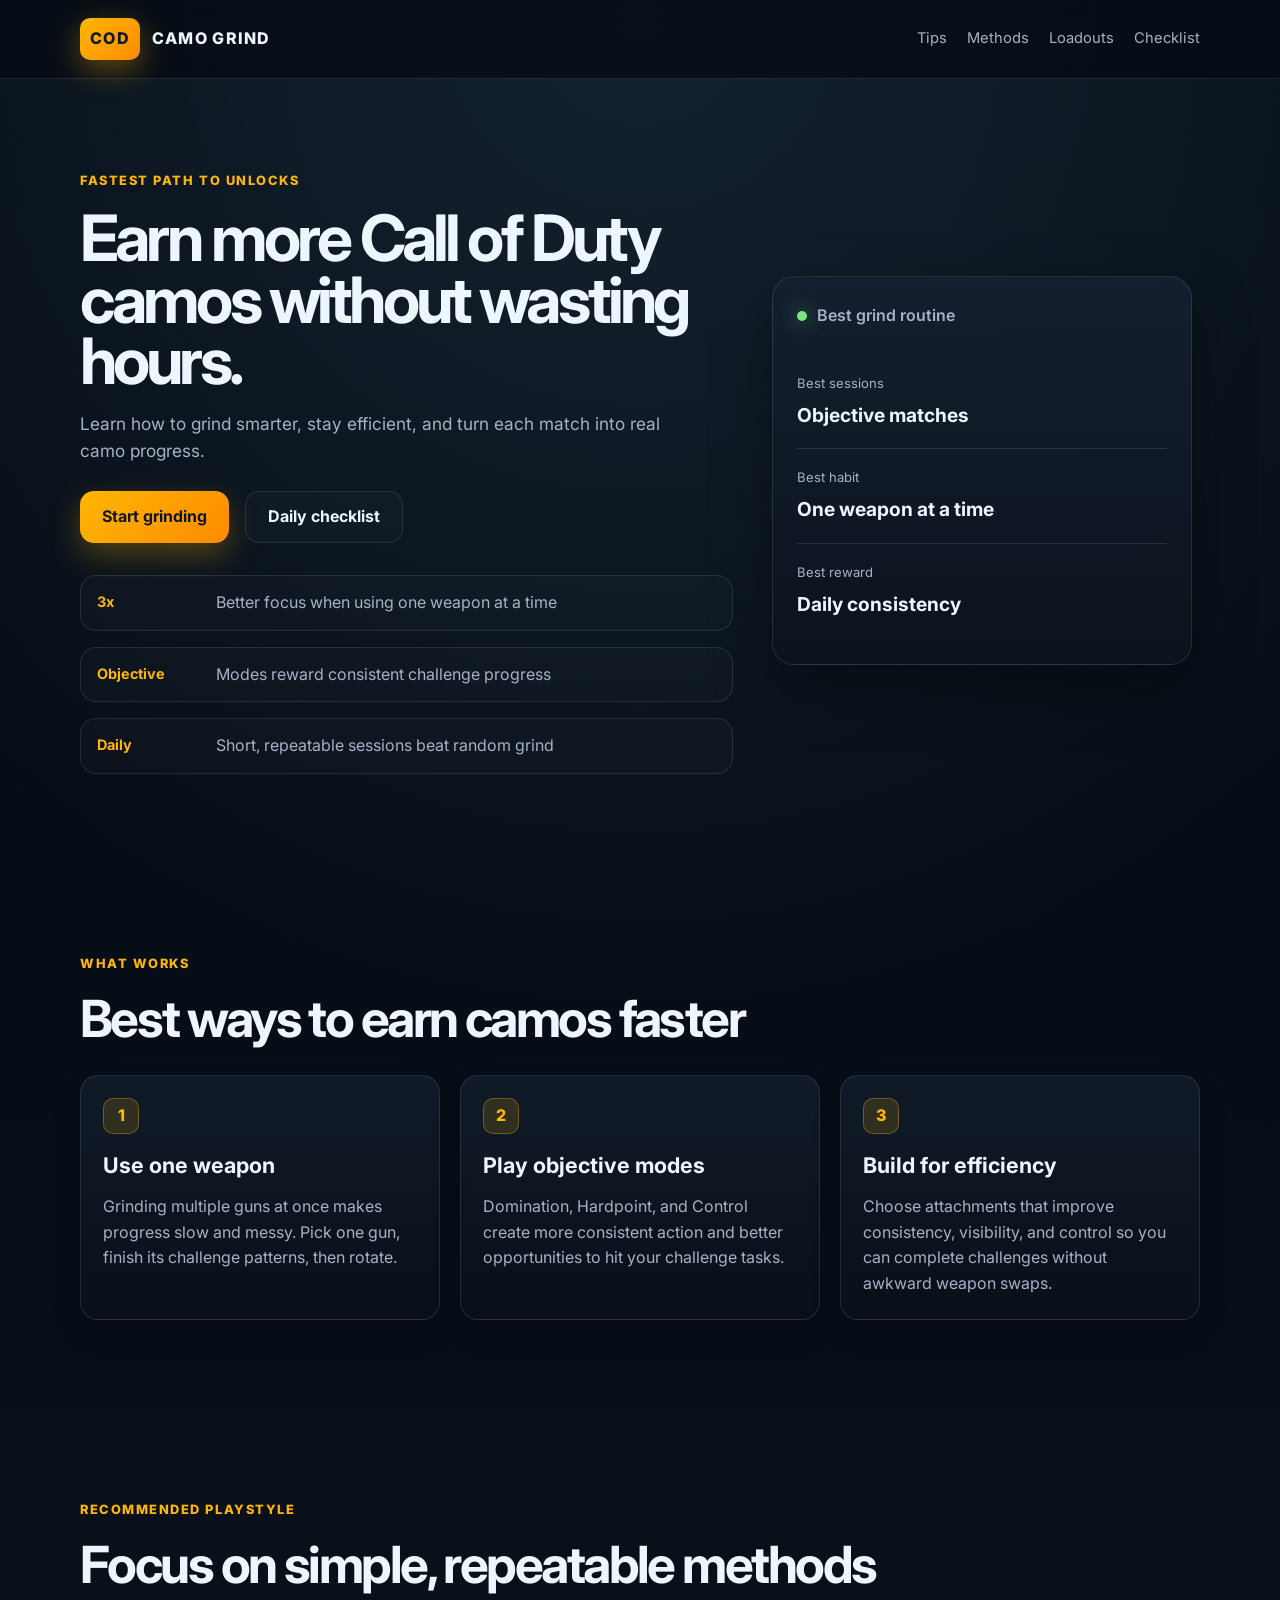
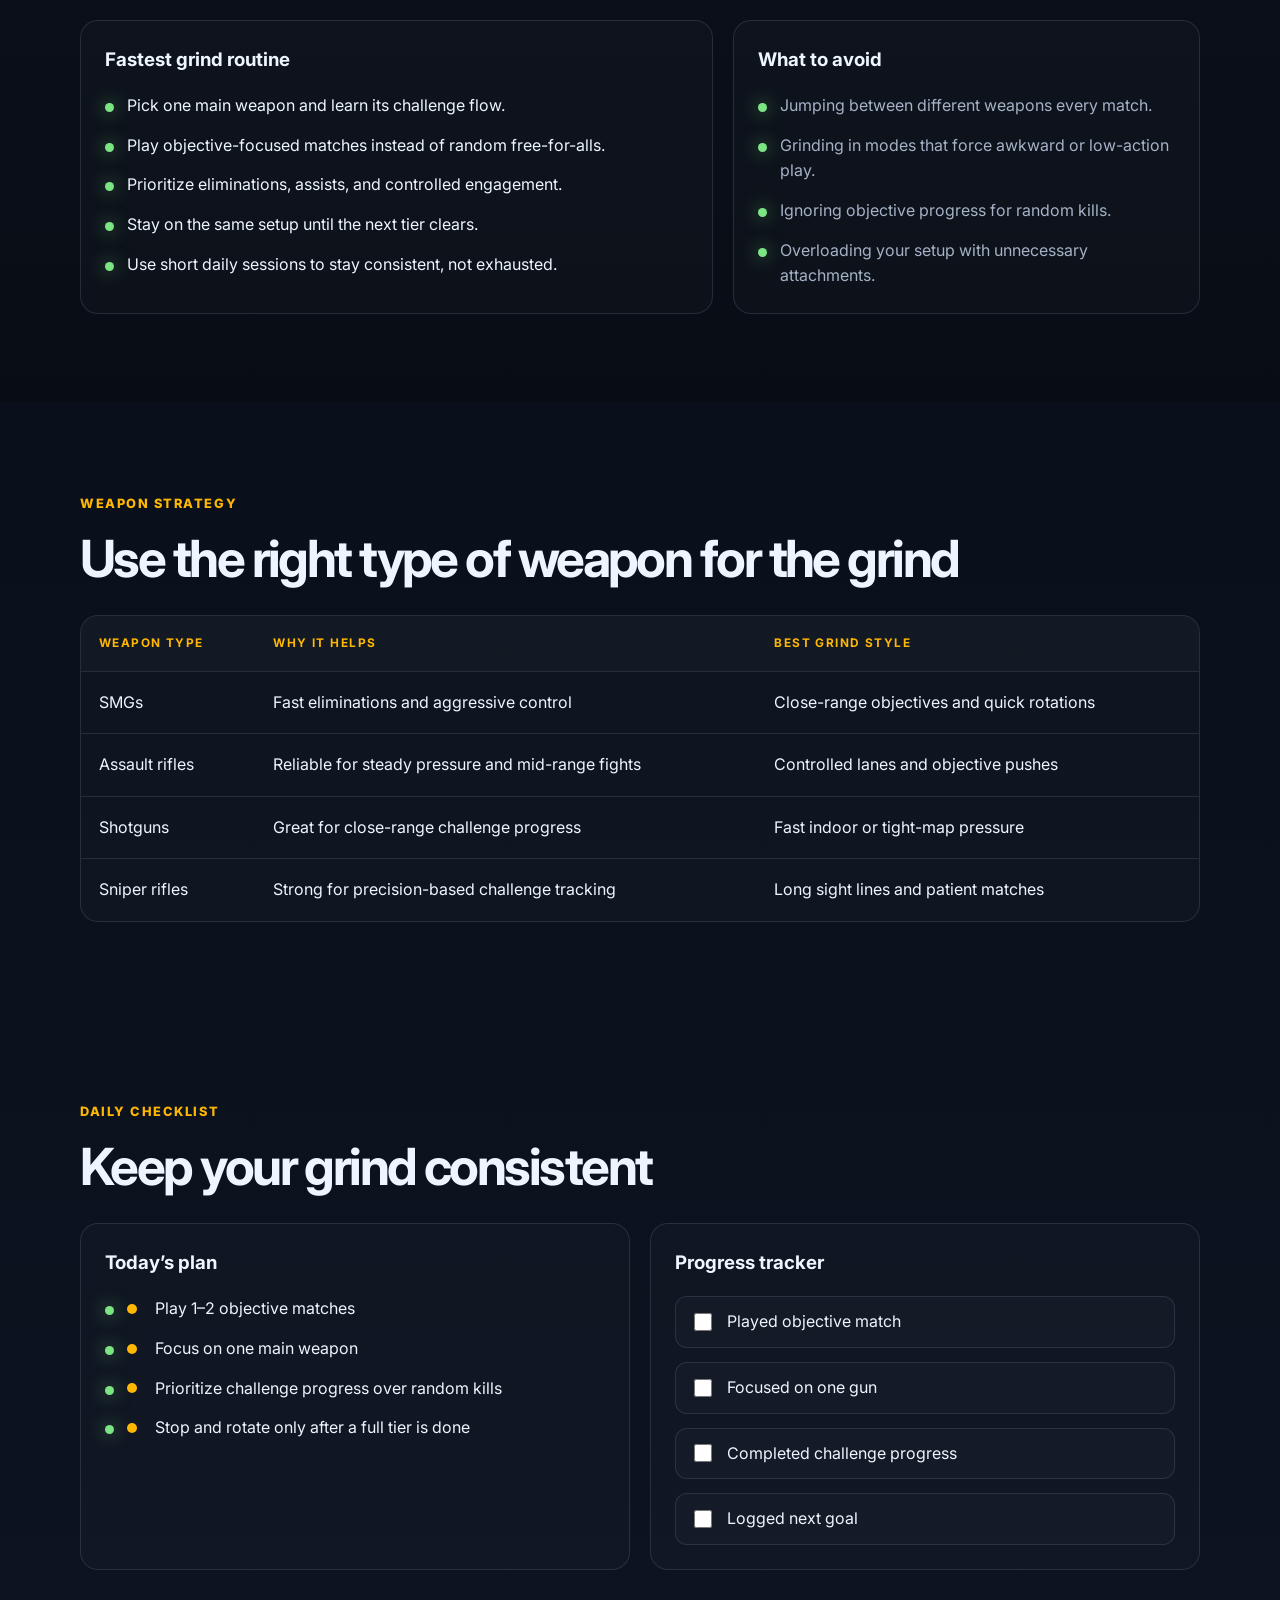
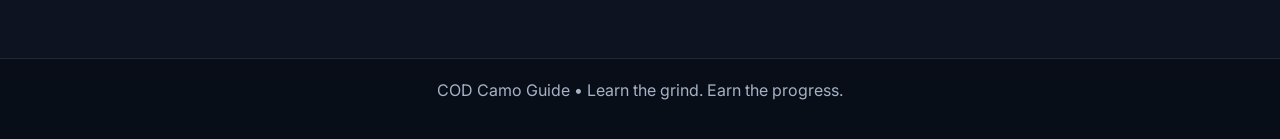
==== index.html @ 4ee66063 "Add initial Call of Duty camo grind guide website files for the repo." ====
<!DOCTYPE html>
<html lang="en">
  <head>
    <meta charset="UTF-8" />
    <meta name="viewport" content="width=device-width, initial-scale=1.0" />
    <title>Camo Grind Guide</title>
    <meta
      name="description"
      content="Learn the best ways to earn more Call of Duty camos faster with tips, weapon strategies, and daily grind routines."
    />
    <link rel="preconnect" href="https://fonts.googleapis.com" />
    <link rel="preconnect" href="https://fonts.gstatic.com" crossorigin />
    <link
      href="https://fonts.googleapis.com/css2?family=Inter:wght@400;500;600;700;800;900&display=swap"
      rel="stylesheet"
    />
    <link rel="stylesheet" href="style.css" />
  </head>
  <body>
    <header class="site-header">
      <div class="container nav-wrap">
        <a href="#top" class="brand">
          <span class="brand-mark">COD</span>
          <span>Camo Grind</span>
        </a>

        <nav class="main-nav" aria-label="Main navigation">
          <a href="#tips">Tips</a>
          <a href="#methods">Methods</a>
          <a href="#loadouts">Loadouts</a>
          <a href="#checklist">Checklist</a>
        </nav>
      </div>
    </header>

    <main id="top">
      <section class="hero section">
        <div class="container hero-grid">
          <div class="hero-copy">
            <p class="eyebrow">Fastest path to unlocks</p>
            <h1>Earn more Call of Duty camos without wasting hours.</h1>
            <p class="lead">
              Learn how to grind smarter, stay efficient, and turn each match into real
              camo progress.
            </p>

            <div class="cta-row">
              <a href="#tips" class="btn btn-primary">Start grinding</a>
              <a href="#checklist" class="btn btn-secondary">Daily checklist</a>
            </div>

            <ul class="hero-stats" aria-label="Quick stats">
              <li>
                <strong>3x</strong>
                <span>Better focus when using one weapon at a time</span>
              </li>
              <li>
                <strong>Objective</strong>
                <span>Modes reward consistent challenge progress</span>
              </li>
              <li>
                <strong>Daily</strong>
                <span>Short, repeatable sessions beat random grind</span>
              </li>
            </ul>
          </div>

          <div class="hero-panel">
            <div class="panel-card">
              <div class="panel-header">
                <span class="status-dot"></span>
                <span>Best grind routine</span>
              </div>

              <div class="mini-metric">
                <span>Best sessions</span>
                <strong>Objective matches</strong>
              </div>
              <div class="mini-metric">
                <span>Best habit</span>
                <strong>One weapon at a time</strong>
              </div>
              <div class="mini-metric">
                <span>Best reward</span>
                <strong>Daily consistency</strong>
              </div>
            </div>
          </div>
        </div>
      </section>

      <section class="section" id="tips">
        <div class="container">
          <div class="section-heading">
            <p class="eyebrow">What works</p>
            <h2>Best ways to earn camos faster</h2>
          </div>

          <div class="card-grid three-up">
            <article class="info-card">
              <span class="tag">1</span>
              <h3>Use one weapon</h3>
              <p>
                Grinding multiple guns at once makes progress slow and messy. Pick one gun,
                finish its challenge patterns, then rotate.
              </p>
            </article>

            <article class="info-card">
              <span class="tag">2</span>
              <h3>Play objective modes</h3>
              <p>
                Domination, Hardpoint, and Control create more consistent action and better
                opportunities to hit your challenge tasks.
              </p>
            </article>

            <article class="info-card">
              <span class="tag">3</span>
              <h3>Build for efficiency</h3>
              <p>
                Choose attachments that improve consistency, visibility, and control so you can
                complete challenges without awkward weapon swaps.
              </p>
            </article>
          </div>
        </div>
      </section>

      <section class="section accent-section" id="methods">
        <div class="container">
          <div class="section-heading">
            <p class="eyebrow">Recommended playstyle</p>
            <h2>Focus on simple, repeatable methods</h2>
          </div>

          <div class="split-grid">
            <div class="panel-box">
              <h3>Fastest grind routine</h3>
              <ul class="check-list">
                <li>Pick one main weapon and learn its challenge flow.</li>
                <li>Play objective-focused matches instead of random free-for-alls.</li>
                <li>Prioritize eliminations, assists, and controlled engagement.</li>
                <li>Stay on the same setup until the next tier clears.</li>
                <li>Use short daily sessions to stay consistent, not exhausted.</li>
              </ul>
            </div>

            <div class="panel-box">
              <h3>What to avoid</h3>
              <ul class="check-list muted-list">
                <li>Jumping between different weapons every match.</li>
                <li>Grinding in modes that force awkward or low-action play.</li>
                <li>Ignoring objective progress for random kills.</li>
                <li>Overloading your setup with unnecessary attachments.</li>
              </ul>
            </div>
          </div>
        </div>
      </section>

      <section class="section" id="loadouts">
        <div class="container">
          <div class="section-heading">
            <p class="eyebrow">Weapon strategy</p>
            <h2>Use the right type of weapon for the grind</h2>
          </div>

          <div class="table-wrap">
            <table>
              <thead>
                <tr>
                  <th>Weapon type</th>
                  <th>Why it helps</th>
                  <th>Best grind style</th>
                </tr>
              </thead>
              <tbody>
                <tr>
                  <td>SMGs</td>
                  <td>Fast eliminations and aggressive control</td>
                  <td>Close-range objectives and quick rotations</td>
                </tr>
                <tr>
                  <td>Assault rifles</td>
                  <td>Reliable for steady pressure and mid-range fights</td>
                  <td>Controlled lanes and objective pushes</td>
                </tr>
                <tr>
                  <td>Shotguns</td>
                  <td>Great for close-range challenge progress</td>
                  <td>Fast indoor or tight-map pressure</td>
                </tr>
                <tr>
                  <td>Sniper rifles</td>
                  <td>Strong for precision-based challenge tracking</td>
                  <td>Long sight lines and patient matches</td>
                </tr>
              </tbody>
            </table>
          </div>
        </div>
      </section>

      <section class="section checklist-section" id="checklist">
        <div class="container">
          <div class="section-heading">
            <p class="eyebrow">Daily checklist</p>
            <h2>Keep your grind consistent</h2>
          </div>

          <div class="check-grid">
            <div class="check-box">
              <h3>Today’s plan</h3>
              <ul class="check-list task-list">
                <li><span class="dot"></span> Play 1–2 objective matches</li>
                <li><span class="dot"></span> Focus on one main weapon</li>
                <li><span class="dot"></span> Prioritize challenge progress over random kills</li>
                <li><span class="dot"></span> Stop and rotate only after a full tier is done</li>
              </ul>
            </div>

            <div class="check-box">
              <h3>Progress tracker</h3>
              <div class="tracker">
                <label class="tracker-item">
                  <input type="checkbox" />
                  <span>Played objective match</span>
                </label>
                <label class="tracker-item">
                  <input type="checkbox" />
                  <span>Focused on one gun</span>
                </label>
                <label class="tracker-item">
                  <input type="checkbox" />
                  <span>Completed challenge progress</span>
                </label>
                <label class="tracker-item">
                  <input type="checkbox" />
                  <span>Logged next goal</span>
                </label>
              </div>
            </div>
          </div>
        </div>
      </section>
    </main>

    <footer class="site-footer">
      <div class="container footer-wrap">
        <p>COD Camo Guide • Learn the grind. Earn the progress.</p>
      </div>
    </footer>

    <script src="script.js"></script>
  </body>
</html>
---- style.css ----
:root {
  --bg: #090d16;
  --bg-soft: #101827;
  --panel: rgba(17, 24, 39, 0.9);
  --panel-alt: rgba(18, 33, 50, 0.95);
  --line: rgba(148, 163, 184, 0.18);
  --text: #edf6ff;
  --muted: #a5b2c6;
  --primary: #ffb703;
  --secondary: #f94144;
  --accent: #7dd3fc;
  --success: #7ae582;
  --shadow: rgba(0, 0, 0, 0.35);
}

* {
  box-sizing: border-box;
}

html {
  scroll-behavior: smooth;
}

body {
  margin: 0;
  font-family: "Inter", sans-serif;
  background:
    radial-gradient(circle at top, rgba(125, 211, 252, 0.12), transparent 30%),
    linear-gradient(180deg, #050b13 0%, #0d1320 100%);
  color: var(--text);
  line-height: 1.6;
}

a {
  text-decoration: none;
  color: inherit;
}

img {
  max-width: 100%;
  display: block;
}

.container {
  width: min(1120px, calc(100% - 32px));
  margin: 0 auto;
}

.section {
  padding: 88px 0;
}

.site-header {
  position: sticky;
  top: 0;
  z-index: 99;
  background: rgba(7, 12, 21, 0.8);
  border-bottom: 1px solid var(--line);
  backdrop-filter: blur(10px);
}

.nav-wrap {
  min-height: 78px;
  display: flex;
  align-items: center;
  justify-content: space-between;
  gap: 20px;
}

.brand {
  display: inline-flex;
  align-items: center;
  gap: 12px;
  font-weight: 800;
  letter-spacing: 0.08em;
  text-transform: uppercase;
  color: var(--text);
}

.brand-mark {
  background: linear-gradient(135deg, var(--primary), #ff8a00);
  color: #111827;
  padding: 8px 10px;
  border-radius: 10px;
  box-shadow: 0 10px 30px rgba(255, 183, 3, 0.35);
}

.main-nav {
  display: flex;
  align-items: center;
  gap: 20px;
  color: var(--muted);
  flex-wrap: wrap;
}

.main-nav a {
  font-size: 0.92rem;
  transition: color 0.2s ease;
}

.main-nav a:hover {
  color: var(--text);
}

.hero-grid {
  display: grid;
  grid-template-columns: 1.2fr 0.8fr;
  gap: 32px;
  align-items: center;
}

.eyebrow {
  display: inline-block;
  margin: 0 0 16px;
  color: var(--primary);
  font-size: 0.8rem;
  font-weight: 800;
  letter-spacing: 0.12em;
  text-transform: uppercase;
}

h1,
h2,
h3,
p {
  margin-top: 0;
}

h1 {
  font-size: clamp(2.8rem, 5vw, 5rem);
  line-height: 0.96;
  letter-spacing: -0.06em;
  margin-bottom: 18px;
}

.lead {
  max-width: 620px;
  color: var(--muted);
  font-size: 1.08rem;
}

.cta-row {
  display: flex;
  align-items: center;
  gap: 16px;
  flex-wrap: wrap;
  margin-top: 26px;
}

.btn {
  display: inline-flex;
  align-items: center;
  justify-content: center;
  min-height: 52px;
  padding: 0 22px;
  border-radius: 14px;
  font-weight: 700;
  transition: transform 0.2s ease, box-shadow 0.2s ease;
}

.btn:hover {
  transform: translateY(-1px);
}

.btn-primary {
  background: linear-gradient(135deg, var(--primary), #ff8a00);
  color: #101827;
  box-shadow: 0 12px 30px rgba(255, 183, 3, 0.28);
}

.btn-secondary {
  background: rgba(255, 255, 255, 0.02);
  border: 1px solid var(--line);
  color: var(--text);
}

.hero-stats {
  list-style: none;
  margin: 32px 0 0;
  padding: 0;
  display: grid;
  gap: 16px;
}

.hero-stats li {
  display: flex;
  align-items: flex-start;
  gap: 14px;
  padding: 14px 16px;
  border: 1px solid var(--line);
  border-radius: 16px;
  background: rgba(255, 255, 255, 0.02);
}

.hero-stats strong {
  color: var(--primary);
  font-size: 0.9rem;
  display: block;
  min-width: 105px;
}

.hero-stats span {
  color: var(--muted);
}

.hero-panel {
  display: flex;
  justify-content: center;
}

.panel-card {
  width: min(100%, 420px);
  padding: 26px 24px;
  border-radius: 22px;
  background: linear-gradient(180deg, rgba(21, 32, 48, 0.94), rgba(12, 19, 29, 0.98));
  border: 1px solid var(--line);
  box-shadow: 0 24px 60px var(--shadow);
}

.panel-header {
  display: flex;
  align-items: center;
  gap: 10px;
  margin-bottom: 26px;
  color: var(--muted);
  font-weight: 600;
}

.status-dot {
  width: 10px;
  height: 10px;
  border-radius: 50%;
  background: var(--success);
  box-shadow: 0 0 20px rgba(122, 229, 130, 0.7);
}

.mini-metric {
  padding: 18px 0;
  border-bottom: 1px solid var(--line);
}

.mini-metric:last-child {
  border-bottom: none;
}

.mini-metric span {
  display: block;
  color: var(--muted);
  font-size: 0.82rem;
  margin-bottom: 6px;
}

.mini-metric strong {
  font-size: 1.2rem;
}

.section-heading {
  margin-bottom: 28px;
}

.section-heading h2 {
  font-size: clamp(2.1rem, 4vw, 3.2rem);
  line-height: 1.1;
  letter-spacing: -0.05em;
  margin: 0;
}

.card-grid {
  display: grid;
  gap: 20px;
}

.three-up {
  grid-template-columns: repeat(3, minmax(0, 1fr));
}

.info-card {
  background: linear-gradient(180deg, rgba(18, 28, 42, 0.9), rgba(10, 16, 25, 0.96));
  border: 1px solid var(--line);
  border-radius: 18px;
  padding: 22px;
  box-shadow: 0 14px 30px rgba(0,0,0,0.12);
}

.tag {
  display: inline-flex;
  align-items: center;
  justify-content: center;
  width: 36px;
  height: 36px;
  border-radius: 10px;
  background: rgba(255, 183, 3, 0.14);
  border: 1px solid rgba(255, 183, 3, 0.32);
  color: var(--primary);
  font-weight: 800;
  margin-bottom: 14px;
}

.info-card h3 {
  font-size: 1.35rem;
  margin-bottom: 12px;
}

.info-card p {
  margin: 0;
  color: var(--muted);
}

.accent-section {
  background: linear-gradient(180deg, rgba(11, 17, 27, 0.78), rgba(8, 13, 21, 0.96));
}

.split-grid {
  display: grid;
  grid-template-columns: 1.15fr 0.85fr;
  gap: 20px;
}

.panel-box {
  background: rgba(255,255,255,0.02);
  border: 1px solid var(--line);
  border-radius: 18px;
  padding: 24px;
}

.panel-box h3 {
  margin-bottom: 18px;
}

.check-list {
  list-style: none;
  margin: 0;
  padding: 0;
  display: grid;
  gap: 14px;
}

.check-list li {
  position: relative;
  padding-left: 22px;
  color: var(--text);
}

.check-list li::before {
  content: "";
  position: absolute;
  left: 0;
  top: 10px;
  width: 9px;
  height: 9px;
  border-radius: 50%;
  background: var(--success);
  box-shadow: 0 0 18px rgba(122, 229, 130, 0.7);
}

.muted-list li {
  color: var(--muted);
}

.table-wrap {
  overflow: hidden;
  border-radius: 18px;
  border: 1px solid var(--line);
  background: rgba(255,255,255,0.02);
}

table {
  width: 100%;
  border-collapse: collapse;
}

th,
td {
  padding: 18px 18px;
  text-align: left;
  border-bottom: 1px solid var(--line);
}

th {
  font-size: 0.74rem;
  letter-spacing: 0.12em;
  text-transform: uppercase;
  color: var(--primary);
  background: rgba(255,255,255,0.02);
}

tbody tr:last-child td {
  border-bottom: none;
}

.check-grid {
  display: grid;
  grid-template-columns: 1fr 1fr;
  gap: 20px;
}

.check-box {
  background: rgba(255,255,255,0.02);
  border: 1px solid var(--line);
  border-radius: 18px;
  padding: 24px;
}

.task-list li {
  color: var(--text);
}

.dot {
  display: inline-block;
  width: 10px;
  height: 10px;
  border-radius: 50%;
  background: var(--primary);
  margin-right: 10px;
  vertical-align: middle;
}

.task-list li {
  display: flex;
  align-items: center;
  gap: 8px;
}

.tracker {
  display: grid;
  gap: 14px;
}

.tracker-item {
  display: flex;
  align-items: center;
  gap: 12px;
  padding: 12px 14px;
  border-radius: 12px;
  background: rgba(255,255,255,0.02);
  border: 1px solid var(--line);
}

.tracker-item input {
  width: 18px;
  height: 18px;
  accent-color: var(--primary);
}

.site-footer {
  border-top: 1px solid var(--line);
  background: rgba(7, 12, 21, 0.7);
}

.footer-wrap {
  display: flex;
  justify-content: center;
  align-items: center;
  min-height: 80px;
  color: var(--muted);
}

@media (max-width: 840px) {
  .hero-grid,
  .split-grid,
  .check-grid,
  .three-up {
    grid-template-columns: 1fr;
  }

  .main-nav {
    display: none;
  }

  .section {
    padding: 72px 0;
  }
}
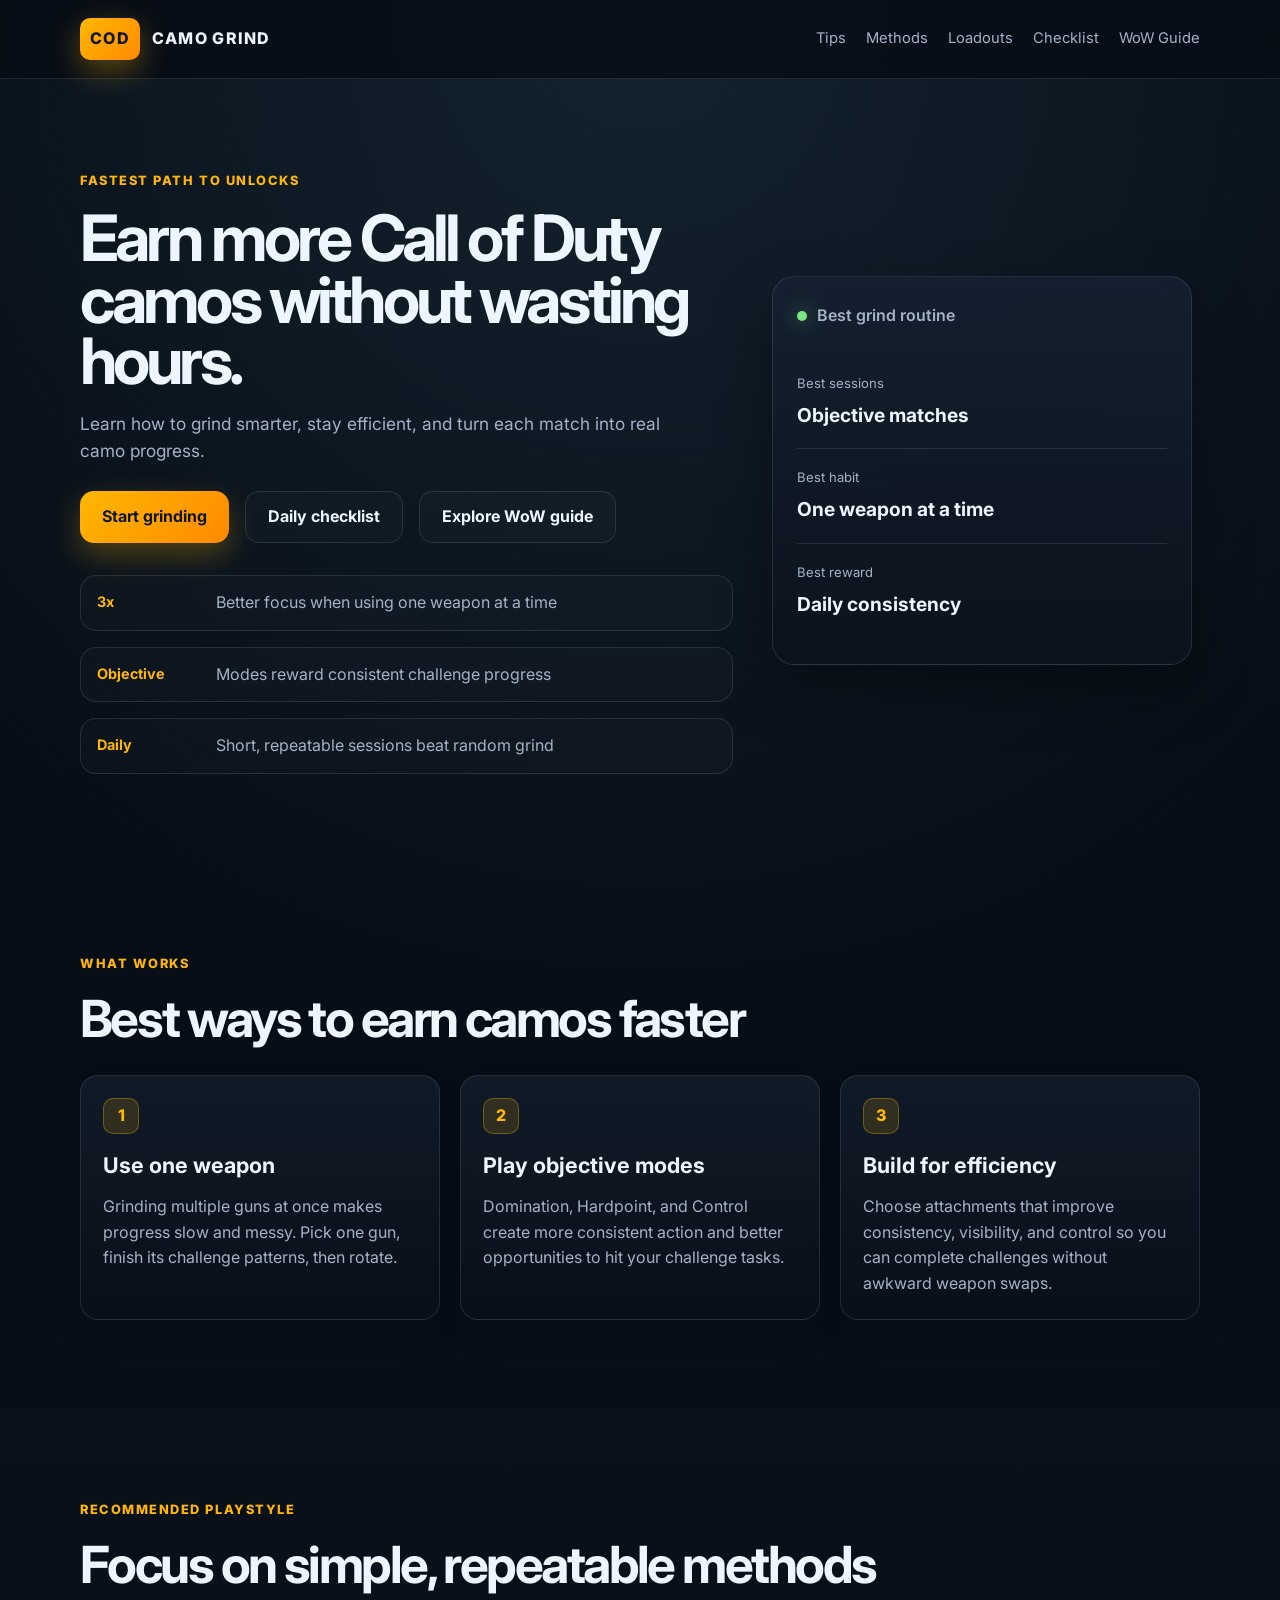
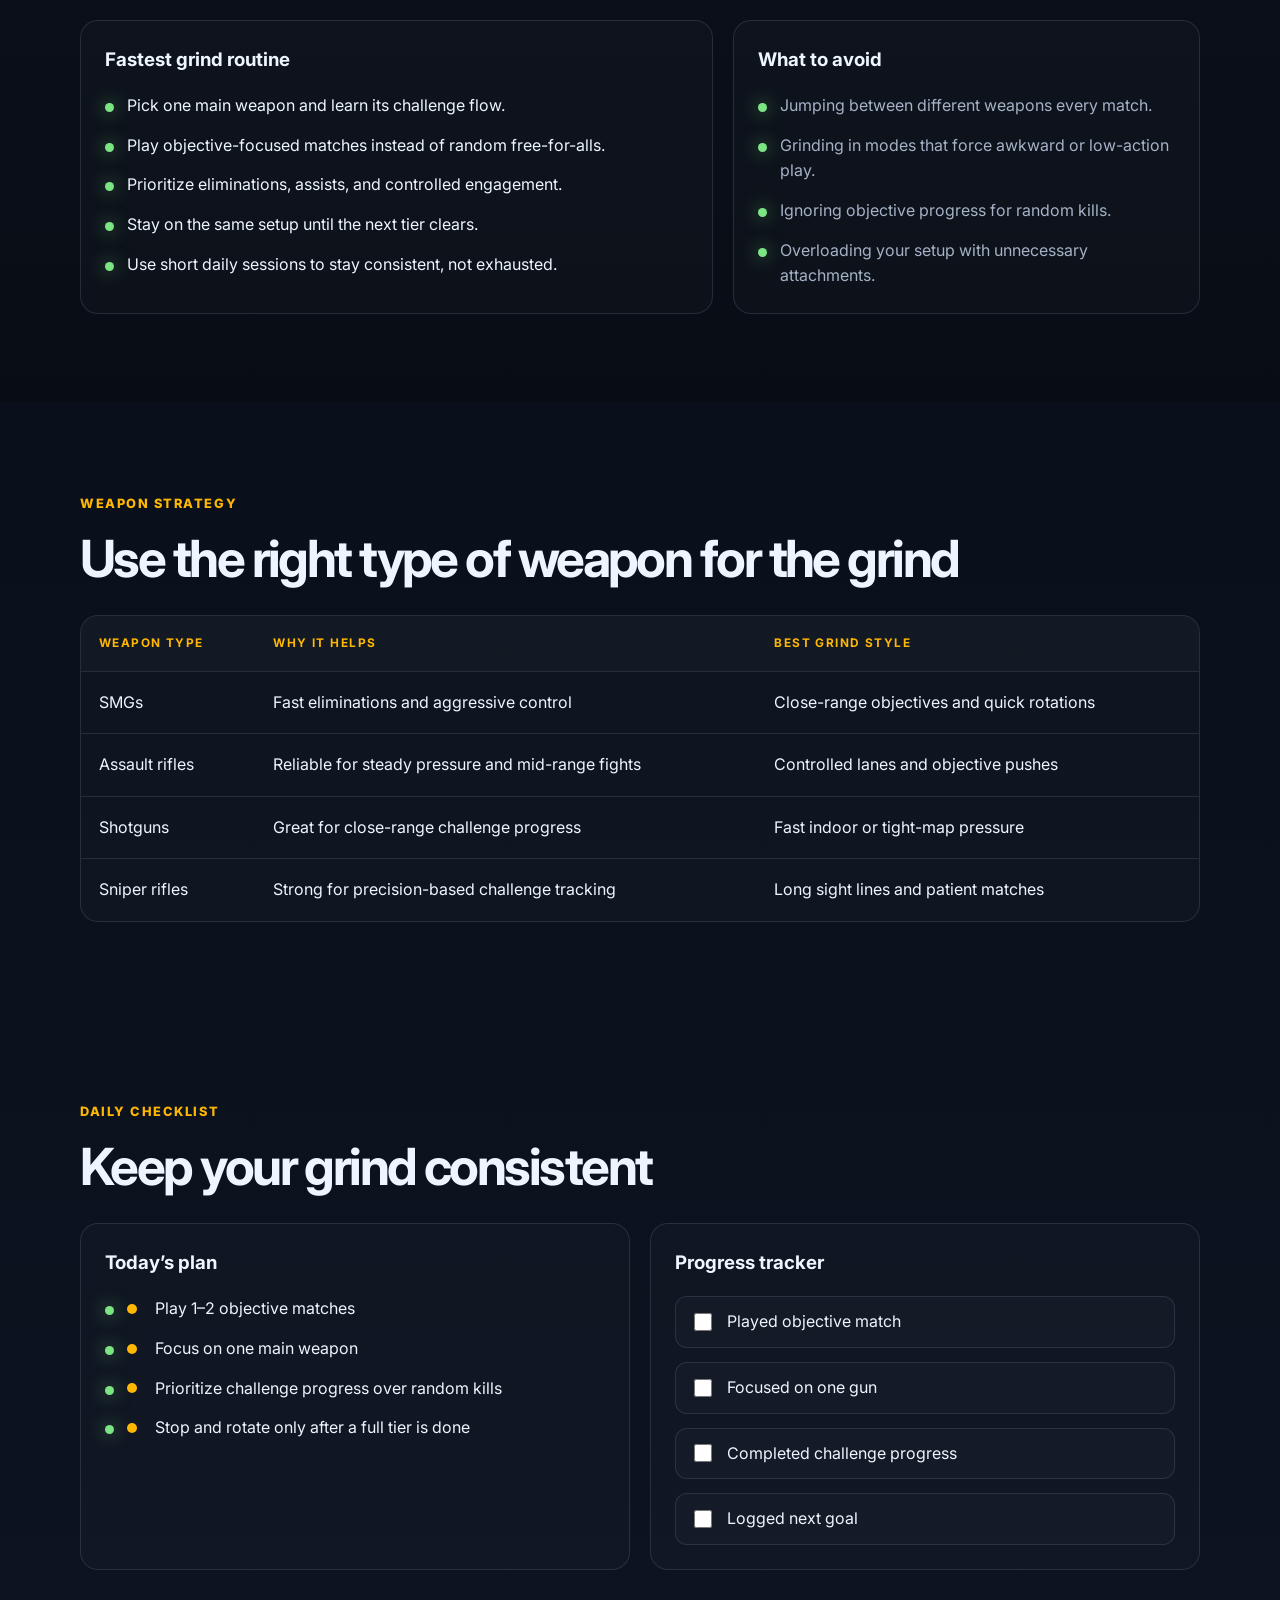
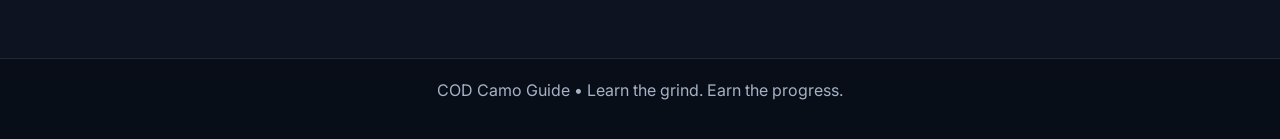
==== commit 35dbd7df: "Add a link from the camo guide home page to the WoW progression guide" ====
--- a/index.html
+++ b/index.html
@@ -29,6 +29,7 @@
           <a href="#methods">Methods</a>
           <a href="#loadouts">Loadouts</a>
           <a href="#checklist">Checklist</a>
+          <a href="wow.html">WoW Guide</a>
         </nav>
       </div>
     </header>
@@ -47,6 +48,7 @@
             <div class="cta-row">
               <a href="#tips" class="btn btn-primary">Start grinding</a>
               <a href="#checklist" class="btn btn-secondary">Daily checklist</a>
+              <a href="wow.html" class="btn btn-secondary">Explore WoW guide</a>
             </div>
 
             <ul class="hero-stats" aria-label="Quick stats">
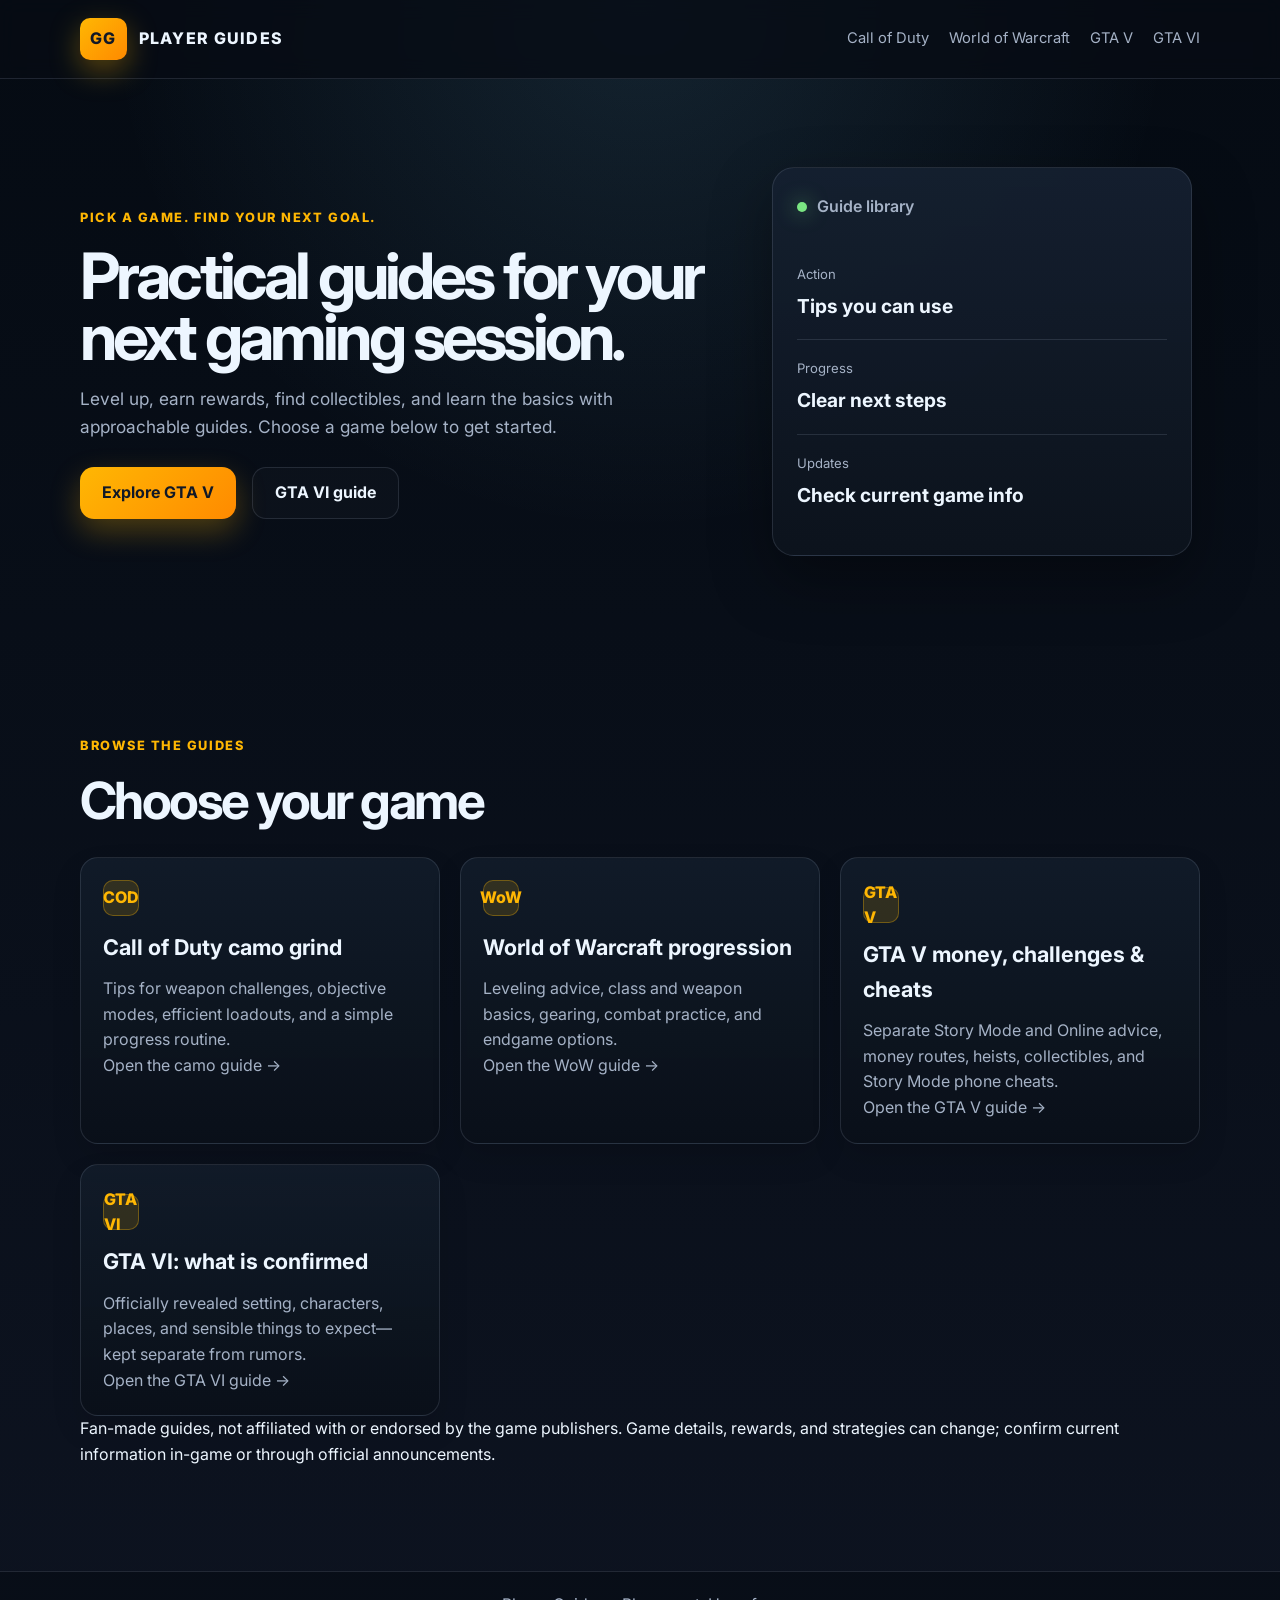
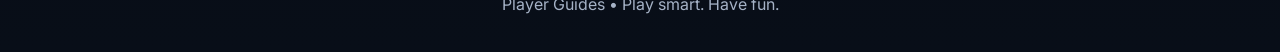
==== commit 33079332: "Add GTA V and GTA VI guides and organize the site game library" ====
--- a/index.html
+++ b/index.html
@@ -1,259 +1,37 @@
 <!DOCTYPE html>
 <html lang="en">
-  <head>
-    <meta charset="UTF-8" />
-    <meta name="viewport" content="width=device-width, initial-scale=1.0" />
-    <title>Camo Grind Guide</title>
-    <meta
-      name="description"
-      content="Learn the best ways to earn more Call of Duty camos faster with tips, weapon strategies, and daily grind routines."
-    />
-    <link rel="preconnect" href="https://fonts.googleapis.com" />
-    <link rel="preconnect" href="https://fonts.gstatic.com" crossorigin />
-    <link
-      href="https://fonts.googleapis.com/css2?family=Inter:wght@400;500;600;700;800;900&display=swap"
-      rel="stylesheet"
-    />
-    <link rel="stylesheet" href="style.css" />
-  </head>
-  <body>
-    <header class="site-header">
-      <div class="container nav-wrap">
-        <a href="#top" class="brand">
-          <span class="brand-mark">COD</span>
-          <span>Camo Grind</span>
-        </a>
-
-        <nav class="main-nav" aria-label="Main navigation">
-          <a href="#tips">Tips</a>
-          <a href="#methods">Methods</a>
-          <a href="#loadouts">Loadouts</a>
-          <a href="#checklist">Checklist</a>
-          <a href="wow.html">WoW Guide</a>
-        </nav>
+<head>
+  <meta charset="UTF-8" />
+  <meta name="viewport" content="width=device-width, initial-scale=1.0" />
+  <meta name="description" content="Game guides for Call of Duty, World of Warcraft, GTA V, and GTA VI." />
+  <title>Player Guides — Tips, Progression & Collectibles</title>
+  <link rel="preconnect" href="https://fonts.googleapis.com" />
+  <link rel="preconnect" href="https://fonts.gstatic.com" crossorigin />
+  <link href="https://fonts.googleapis.com/css2?family=Inter:wght@400;500;600;700;800;900&display=swap" rel="stylesheet" />
+  <link rel="stylesheet" href="style.css" />
+</head>
+<body>
+  <header class="site-header"><div class="container nav-wrap">
+    <a class="brand" href="index.html"><span class="brand-mark">GG</span><span>Player Guides</span></a>
+    <nav class="main-nav" aria-label="Game guides"><a href="cod.html">Call of Duty</a><a href="wow.html">World of Warcraft</a><a href="gta5.html">GTA V</a><a href="gta6.html">GTA VI</a></nav>
+  </div></header>
+  <main id="top">
+    <section class="hero section"><div class="container hero-grid">
+      <div class="hero-copy"><p class="eyebrow">Pick a game. Find your next goal.</p><h1>Practical guides for your next gaming session.</h1><p class="lead">Level up, earn rewards, find collectibles, and learn the basics with approachable guides. Choose a game below to get started.</p>
+        <div class="cta-row"><a class="btn btn-primary" href="gta5.html">Explore GTA V</a><a class="btn btn-secondary" href="gta6.html">GTA VI guide</a></div>
       </div>
-    </header>
-
-    <main id="top">
-      <section class="hero section">
-        <div class="container hero-grid">
-          <div class="hero-copy">
-            <p class="eyebrow">Fastest path to unlocks</p>
-            <h1>Earn more Call of Duty camos without wasting hours.</h1>
-            <p class="lead">
-              Learn how to grind smarter, stay efficient, and turn each match into real
-              camo progress.
-            </p>
-
-            <div class="cta-row">
-              <a href="#tips" class="btn btn-primary">Start grinding</a>
-              <a href="#checklist" class="btn btn-secondary">Daily checklist</a>
-              <a href="wow.html" class="btn btn-secondary">Explore WoW guide</a>
-            </div>
-
-            <ul class="hero-stats" aria-label="Quick stats">
-              <li>
-                <strong>3x</strong>
-                <span>Better focus when using one weapon at a time</span>
-              </li>
-              <li>
-                <strong>Objective</strong>
-                <span>Modes reward consistent challenge progress</span>
-              </li>
-              <li>
-                <strong>Daily</strong>
-                <span>Short, repeatable sessions beat random grind</span>
-              </li>
-            </ul>
-          </div>
-
-          <div class="hero-panel">
-            <div class="panel-card">
-              <div class="panel-header">
-                <span class="status-dot"></span>
-                <span>Best grind routine</span>
-              </div>
-
-              <div class="mini-metric">
-                <span>Best sessions</span>
-                <strong>Objective matches</strong>
-              </div>
-              <div class="mini-metric">
-                <span>Best habit</span>
-                <strong>One weapon at a time</strong>
-              </div>
-              <div class="mini-metric">
-                <span>Best reward</span>
-                <strong>Daily consistency</strong>
-              </div>
-            </div>
-          </div>
-        </div>
-      </section>
-
-      <section class="section" id="tips">
-        <div class="container">
-          <div class="section-heading">
-            <p class="eyebrow">What works</p>
-            <h2>Best ways to earn camos faster</h2>
-          </div>
-
-          <div class="card-grid three-up">
-            <article class="info-card">
-              <span class="tag">1</span>
-              <h3>Use one weapon</h3>
-              <p>
-                Grinding multiple guns at once makes progress slow and messy. Pick one gun,
-                finish its challenge patterns, then rotate.
-              </p>
-            </article>
-
-            <article class="info-card">
-              <span class="tag">2</span>
-              <h3>Play objective modes</h3>
-              <p>
-                Domination, Hardpoint, and Control create more consistent action and better
-                opportunities to hit your challenge tasks.
-              </p>
-            </article>
-
-            <article class="info-card">
-              <span class="tag">3</span>
-              <h3>Build for efficiency</h3>
-              <p>
-                Choose attachments that improve consistency, visibility, and control so you can
-                complete challenges without awkward weapon swaps.
-              </p>
-            </article>
-          </div>
-        </div>
-      </section>
-
-      <section class="section accent-section" id="methods">
-        <div class="container">
-          <div class="section-heading">
-            <p class="eyebrow">Recommended playstyle</p>
-            <h2>Focus on simple, repeatable methods</h2>
-          </div>
-
-          <div class="split-grid">
-            <div class="panel-box">
-              <h3>Fastest grind routine</h3>
-              <ul class="check-list">
-                <li>Pick one main weapon and learn its challenge flow.</li>
-                <li>Play objective-focused matches instead of random free-for-alls.</li>
-                <li>Prioritize eliminations, assists, and controlled engagement.</li>
-                <li>Stay on the same setup until the next tier clears.</li>
-                <li>Use short daily sessions to stay consistent, not exhausted.</li>
-              </ul>
-            </div>
-
-            <div class="panel-box">
-              <h3>What to avoid</h3>
-              <ul class="check-list muted-list">
-                <li>Jumping between different weapons every match.</li>
-                <li>Grinding in modes that force awkward or low-action play.</li>
-                <li>Ignoring objective progress for random kills.</li>
-                <li>Overloading your setup with unnecessary attachments.</li>
-              </ul>
-            </div>
-          </div>
-        </div>
-      </section>
-
-      <section class="section" id="loadouts">
-        <div class="container">
-          <div class="section-heading">
-            <p class="eyebrow">Weapon strategy</p>
-            <h2>Use the right type of weapon for the grind</h2>
-          </div>
-
-          <div class="table-wrap">
-            <table>
-              <thead>
-                <tr>
-                  <th>Weapon type</th>
-                  <th>Why it helps</th>
-                  <th>Best grind style</th>
-                </tr>
-              </thead>
-              <tbody>
-                <tr>
-                  <td>SMGs</td>
-                  <td>Fast eliminations and aggressive control</td>
-                  <td>Close-range objectives and quick rotations</td>
-                </tr>
-                <tr>
-                  <td>Assault rifles</td>
-                  <td>Reliable for steady pressure and mid-range fights</td>
-                  <td>Controlled lanes and objective pushes</td>
-                </tr>
-                <tr>
-                  <td>Shotguns</td>
-                  <td>Great for close-range challenge progress</td>
-                  <td>Fast indoor or tight-map pressure</td>
-                </tr>
-                <tr>
-                  <td>Sniper rifles</td>
-                  <td>Strong for precision-based challenge tracking</td>
-                  <td>Long sight lines and patient matches</td>
-                </tr>
-              </tbody>
-            </table>
-          </div>
-        </div>
-      </section>
-
-      <section class="section checklist-section" id="checklist">
-        <div class="container">
-          <div class="section-heading">
-            <p class="eyebrow">Daily checklist</p>
-            <h2>Keep your grind consistent</h2>
-          </div>
-
-          <div class="check-grid">
-            <div class="check-box">
-              <h3>Today’s plan</h3>
-              <ul class="check-list task-list">
-                <li><span class="dot"></span> Play 1–2 objective matches</li>
-                <li><span class="dot"></span> Focus on one main weapon</li>
-                <li><span class="dot"></span> Prioritize challenge progress over random kills</li>
-                <li><span class="dot"></span> Stop and rotate only after a full tier is done</li>
-              </ul>
-            </div>
-
-            <div class="check-box">
-              <h3>Progress tracker</h3>
-              <div class="tracker">
-                <label class="tracker-item">
-                  <input type="checkbox" />
-                  <span>Played objective match</span>
-                </label>
-                <label class="tracker-item">
-                  <input type="checkbox" />
-                  <span>Focused on one gun</span>
-                </label>
-                <label class="tracker-item">
-                  <input type="checkbox" />
-                  <span>Completed challenge progress</span>
-                </label>
-                <label class="tracker-item">
-                  <input type="checkbox" />
-                  <span>Logged next goal</span>
-                </label>
-              </div>
-            </div>
-          </div>
-        </div>
-      </section>
-    </main>
-
-    <footer class="site-footer">
-      <div class="container footer-wrap">
-        <p>COD Camo Guide • Learn the grind. Earn the progress.</p>
+      <aside class="hero-panel"><div class="panel-card"><div class="panel-header"><span class="status-dot"></span><span>Guide library</span></div><div class="mini-metric"><span>Action</span><strong>Tips you can use</strong></div><div class="mini-metric"><span>Progress</span><strong>Clear next steps</strong></div><div class="mini-metric"><span>Updates</span><strong>Check current game info</strong></div></div></aside>
+    </div></section>
+    <section class="section"><div class="container"><div class="section-heading"><p class="eyebrow">Browse the guides</p><h2>Choose your game</h2></div>
+      <div class="card-grid three-up">
+        <article class="info-card"><span class="tag">COD</span><h3>Call of Duty camo grind</h3><p>Tips for weapon challenges, objective modes, efficient loadouts, and a simple progress routine.</p><p><a class="resource-link" href="cod.html">Open the camo guide →</a></p></article>
+        <article class="info-card"><span class="tag">WoW</span><h3>World of Warcraft progression</h3><p>Leveling advice, class and weapon basics, gearing, combat practice, and endgame options.</p><p><a class="resource-link" href="wow.html">Open the WoW guide →</a></p></article>
+        <article class="info-card"><span class="tag">GTA V</span><h3>GTA V money, challenges & cheats</h3><p>Separate Story Mode and Online advice, money routes, heists, collectibles, and Story Mode phone cheats.</p><p><a class="resource-link" href="gta5.html">Open the GTA V guide →</a></p></article>
+        <article class="info-card"><span class="tag">GTA VI</span><h3>GTA VI: what is confirmed</h3><p>Officially revealed setting, characters, places, and sensible things to expect—kept separate from rumors.</p><p><a class="resource-link" href="gta6.html">Open the GTA VI guide →</a></p></article>
       </div>
-    </footer>
-
-    <script src="script.js"></script>
-  </body>
+      <p class="guide-disclaimer">Fan-made guides, not affiliated with or endorsed by the game publishers. Game details, rewards, and strategies can change; confirm current information in-game or through official announcements.</p>
+    </div></section>
+  </main>
+  <footer class="site-footer"><div class="container footer-wrap"><p>Player Guides • Play smart. Have fun.</p></div></footer>
+</body>
 </html>
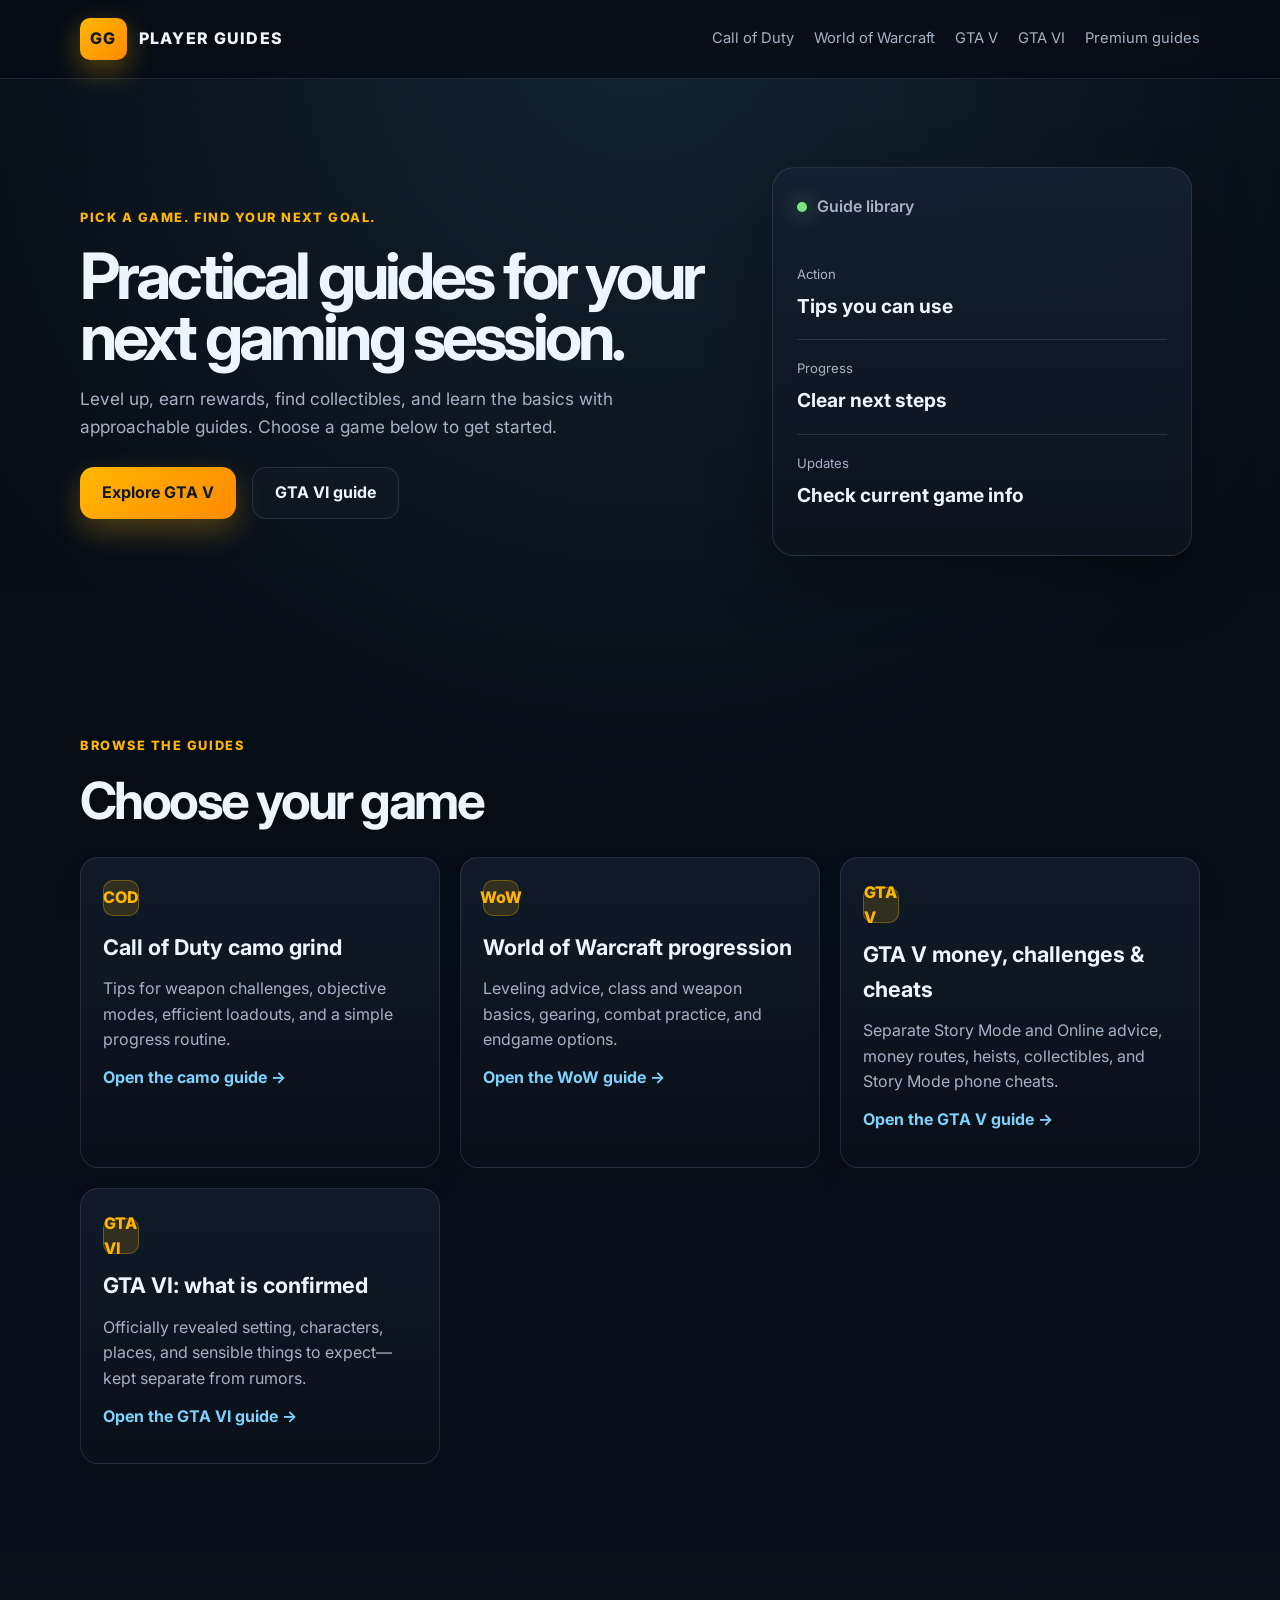
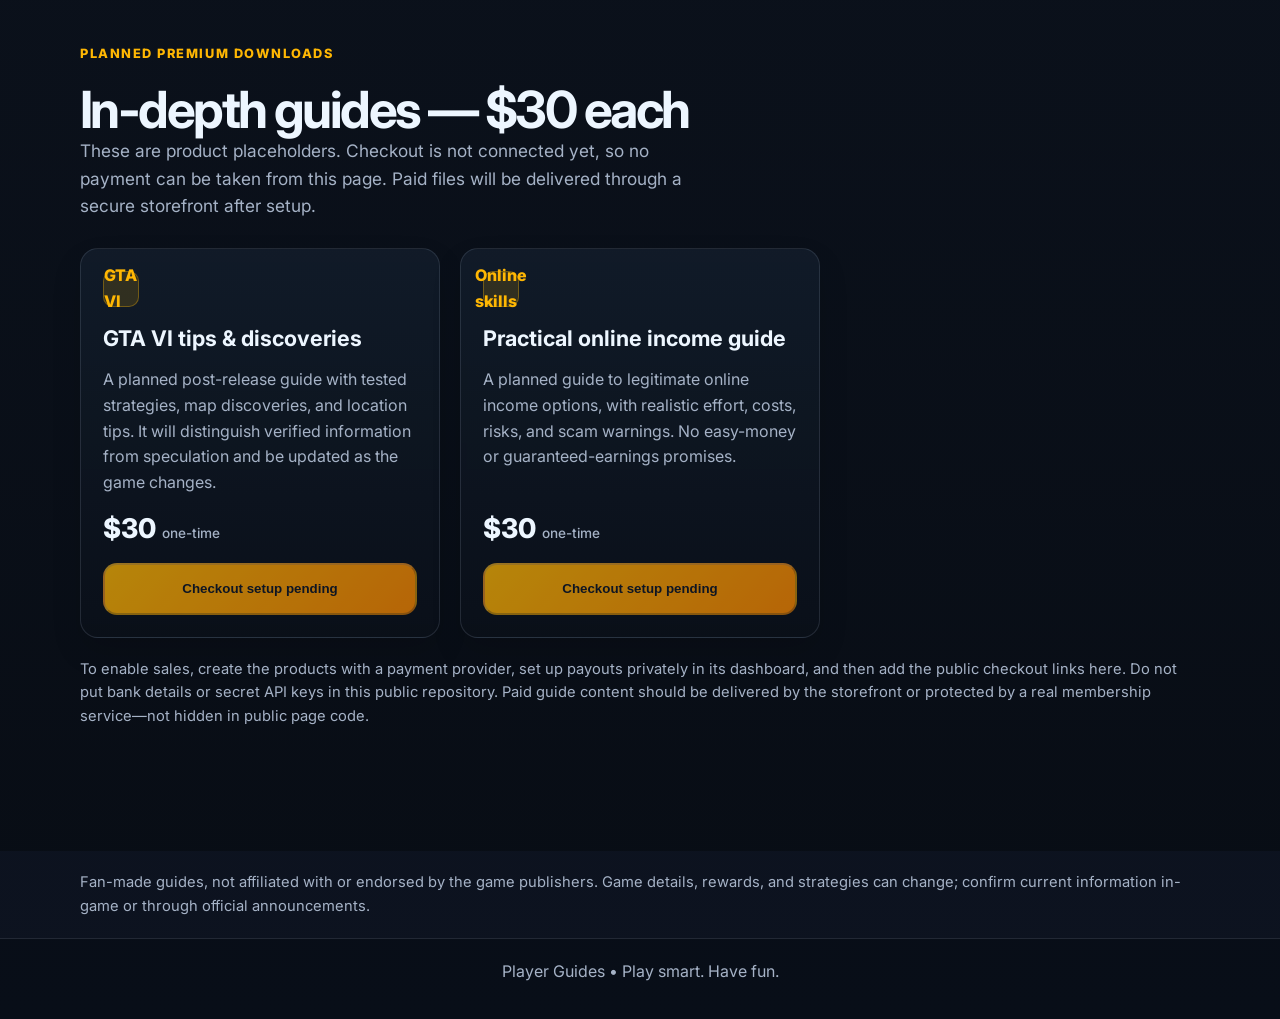
==== commit 8635d54c: "Add clearly labeled premium guide product placeholders to the homepage" ====
--- a/index.html
+++ b/index.html
@@ -13,7 +13,7 @@
 <body>
   <header class="site-header"><div class="container nav-wrap">
     <a class="brand" href="index.html"><span class="brand-mark">GG</span><span>Player Guides</span></a>
-    <nav class="main-nav" aria-label="Game guides"><a href="cod.html">Call of Duty</a><a href="wow.html">World of Warcraft</a><a href="gta5.html">GTA V</a><a href="gta6.html">GTA VI</a></nav>
+    <nav class="main-nav" aria-label="Game guides"><a href="cod.html">Call of Duty</a><a href="wow.html">World of Warcraft</a><a href="gta5.html">GTA V</a><a href="gta6.html">GTA VI</a><a href="#premium">Premium guides</a></nav>
   </div></header>
   <main id="top">
     <section class="hero section"><div class="container hero-grid">
@@ -29,8 +29,16 @@
         <article class="info-card"><span class="tag">GTA V</span><h3>GTA V money, challenges & cheats</h3><p>Separate Story Mode and Online advice, money routes, heists, collectibles, and Story Mode phone cheats.</p><p><a class="resource-link" href="gta5.html">Open the GTA V guide →</a></p></article>
         <article class="info-card"><span class="tag">GTA VI</span><h3>GTA VI: what is confirmed</h3><p>Officially revealed setting, characters, places, and sensible things to expect—kept separate from rumors.</p><p><a class="resource-link" href="gta6.html">Open the GTA VI guide →</a></p></article>
       </div>
-      <p class="guide-disclaimer">Fan-made guides, not affiliated with or endorsed by the game publishers. Game details, rewards, and strategies can change; confirm current information in-game or through official announcements.</p>
     </div></section>
+    <section class="section accent-section" id="premium"><div class="container">
+      <div class="section-heading"><p class="eyebrow">Planned premium downloads</p><h2>In-depth guides — $30 each</h2><p class="lead">These are product placeholders. Checkout is not connected yet, so no payment can be taken from this page. Paid files will be delivered through a secure storefront after setup.</p></div>
+      <div class="card-grid three-up">
+        <article class="info-card premium-card"><span class="tag">GTA VI</span><h3>GTA VI tips & discoveries</h3><p>A planned post-release guide with tested strategies, map discoveries, and location tips. It will distinguish verified information from speculation and be updated as the game changes.</p><p class="product-price">$30 <span>one-time</span></p><button class="btn btn-primary" type="button" disabled aria-describedby="checkout-status">Checkout setup pending</button></article>
+        <article class="info-card premium-card"><span class="tag">Online skills</span><h3>Practical online income guide</h3><p>A planned guide to legitimate online income options, with realistic effort, costs, risks, and scam warnings. No easy-money or guaranteed-earnings promises.</p><p class="product-price">$30 <span>one-time</span></p><button class="btn btn-primary" type="button" disabled aria-describedby="checkout-status">Checkout setup pending</button></article>
+      </div>
+      <p class="guide-disclaimer" id="checkout-status">To enable sales, create the products with a payment provider, set up payouts privately in its dashboard, and then add the public checkout links here. Do not put bank details or secret API keys in this public repository. Paid guide content should be delivered by the storefront or protected by a real membership service—not hidden in public page code.</p>
+    </div></section>
+    <p class="container guide-disclaimer">Fan-made guides, not affiliated with or endorsed by the game publishers. Game details, rewards, and strategies can change; confirm current information in-game or through official announcements.</p>
   </main>
   <footer class="site-footer"><div class="container footer-wrap"><p>Player Guides • Play smart. Have fun.</p></div></footer>
 </body>
--- a/style.css
+++ b/style.css
@@ -302,8 +302,13 @@
 }
 
 .info-card p {
-  margin: 0;
-  color: var(--muted);
+  margin: 0 0 12px;
+  color: var(--muted);
+}
+
+.resource-link {
+  color: var(--accent);
+  font-weight: 700;
 }
 
 .accent-section {
@@ -358,7 +363,7 @@
 }
 
 .table-wrap {
-  overflow: hidden;
+  overflow: auto;
   border-radius: 18px;
   border: 1px solid var(--line);
   background: rgba(255,255,255,0.02);
@@ -371,7 +376,7 @@
 
 th,
 td {
-  padding: 18px 18px;
+  padding: 18px;
   text-align: left;
   border-bottom: 1px solid var(--line);
 }
@@ -442,6 +447,46 @@
   accent-color: var(--primary);
 }
 
+.guide-note,
+.guide-disclaimer {
+  color: var(--muted);
+  font-size: 0.92rem;
+}
+
+.guide-disclaimer {
+  padding: 20px 0;
+}
+
+.premium-card {
+  display: flex;
+  flex-direction: column;
+  align-items: flex-start;
+}
+
+.product-price {
+  color: var(--text) !important;
+  font-size: 1.7rem;
+  font-weight: 800;
+  margin-top: auto !important;
+}
+
+.product-price span {
+  color: var(--muted);
+  font-size: 0.85rem;
+  font-weight: 500;
+}
+
+.premium-card button:disabled {
+  width: 100%;
+  cursor: not-allowed;
+  opacity: 0.7;
+  box-shadow: none;
+}
+
+.premium-card button:disabled:hover {
+  transform: none;
+}
+
 .site-footer {
   border-top: 1px solid var(--line);
   background: rgba(7, 12, 21, 0.7);
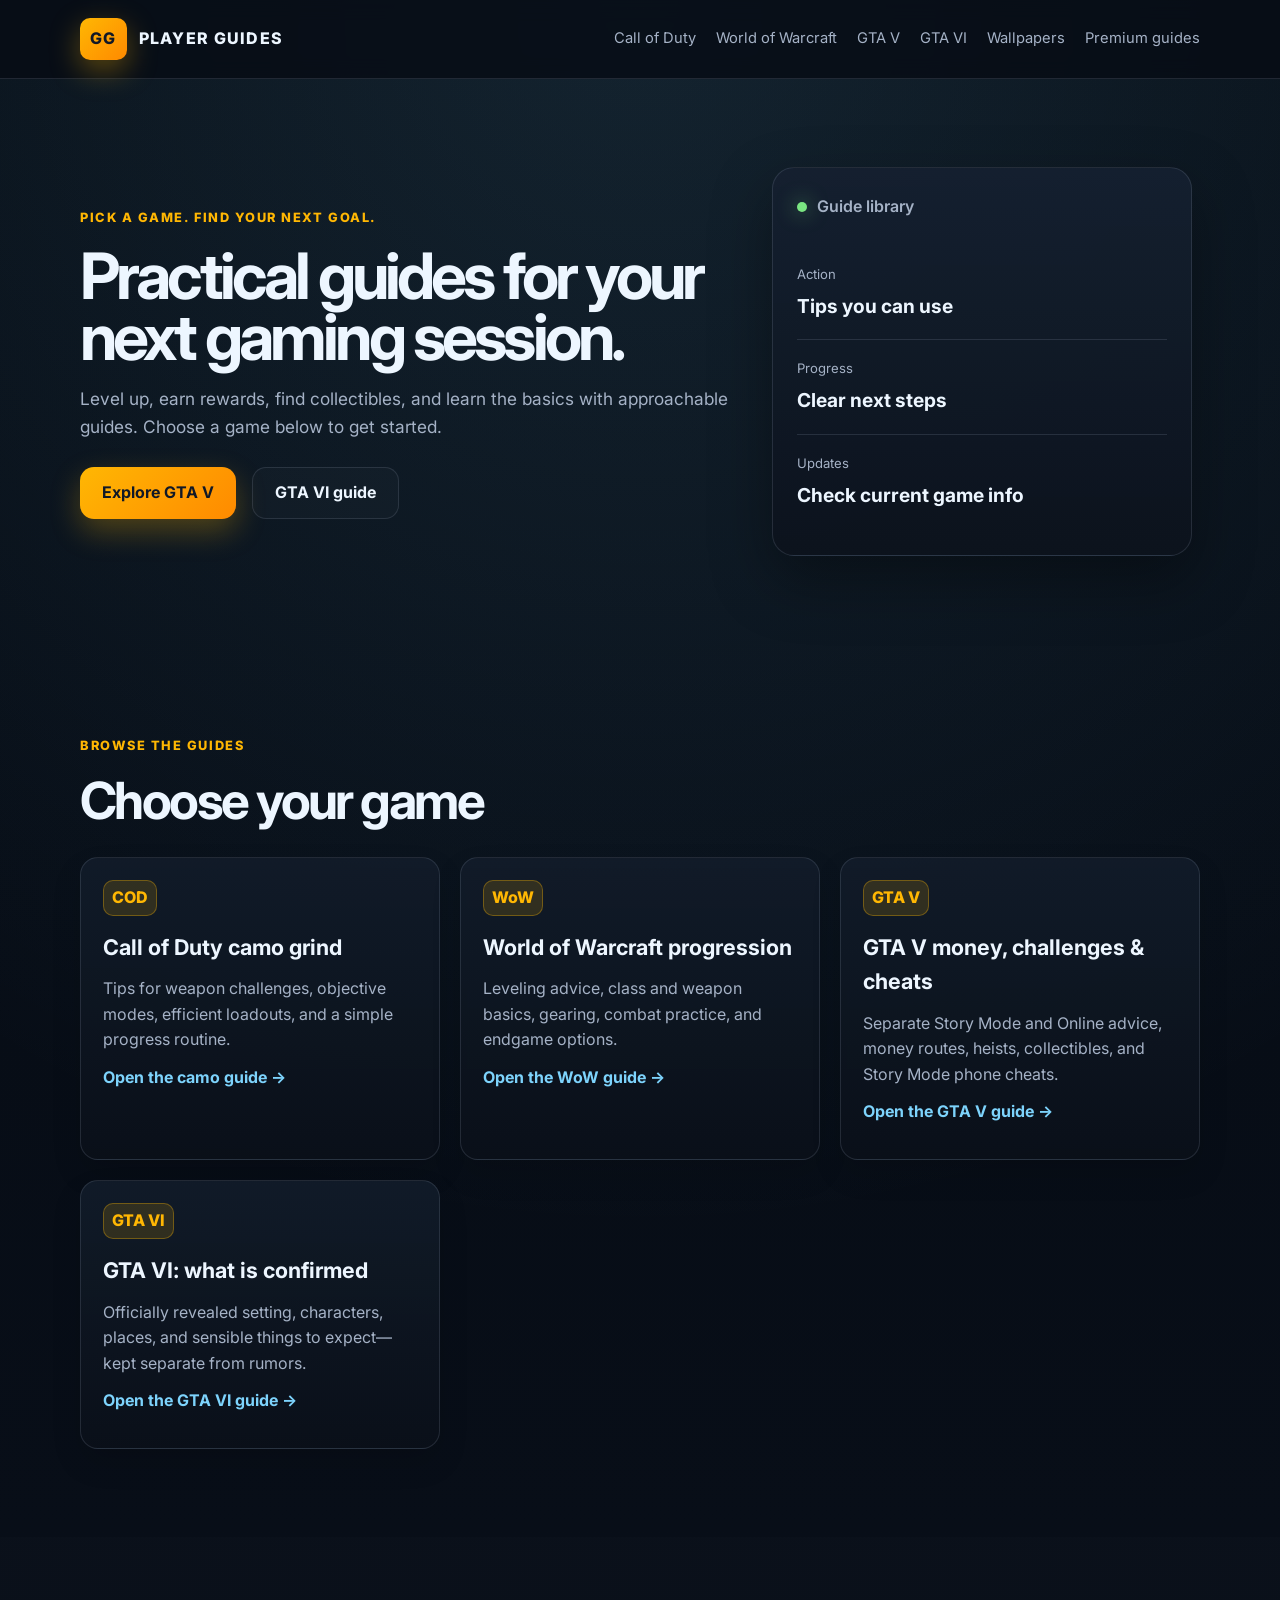
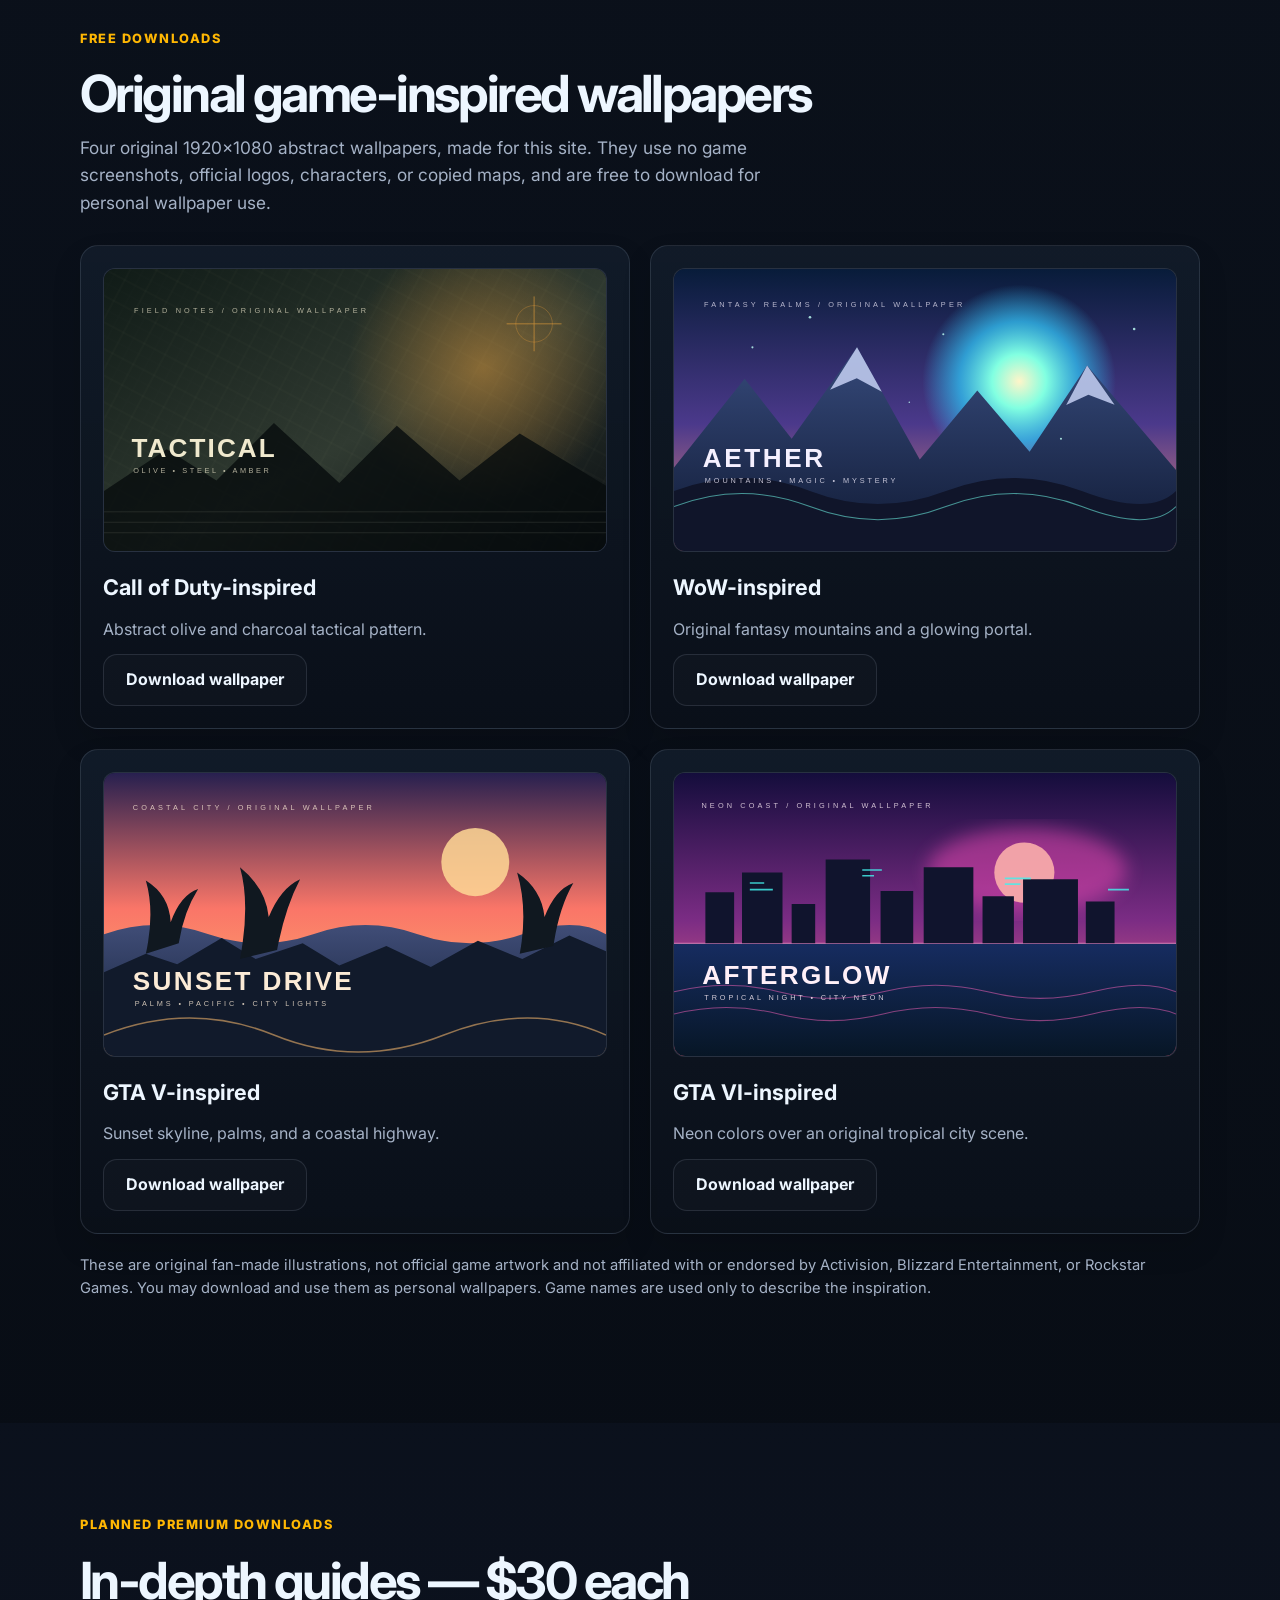
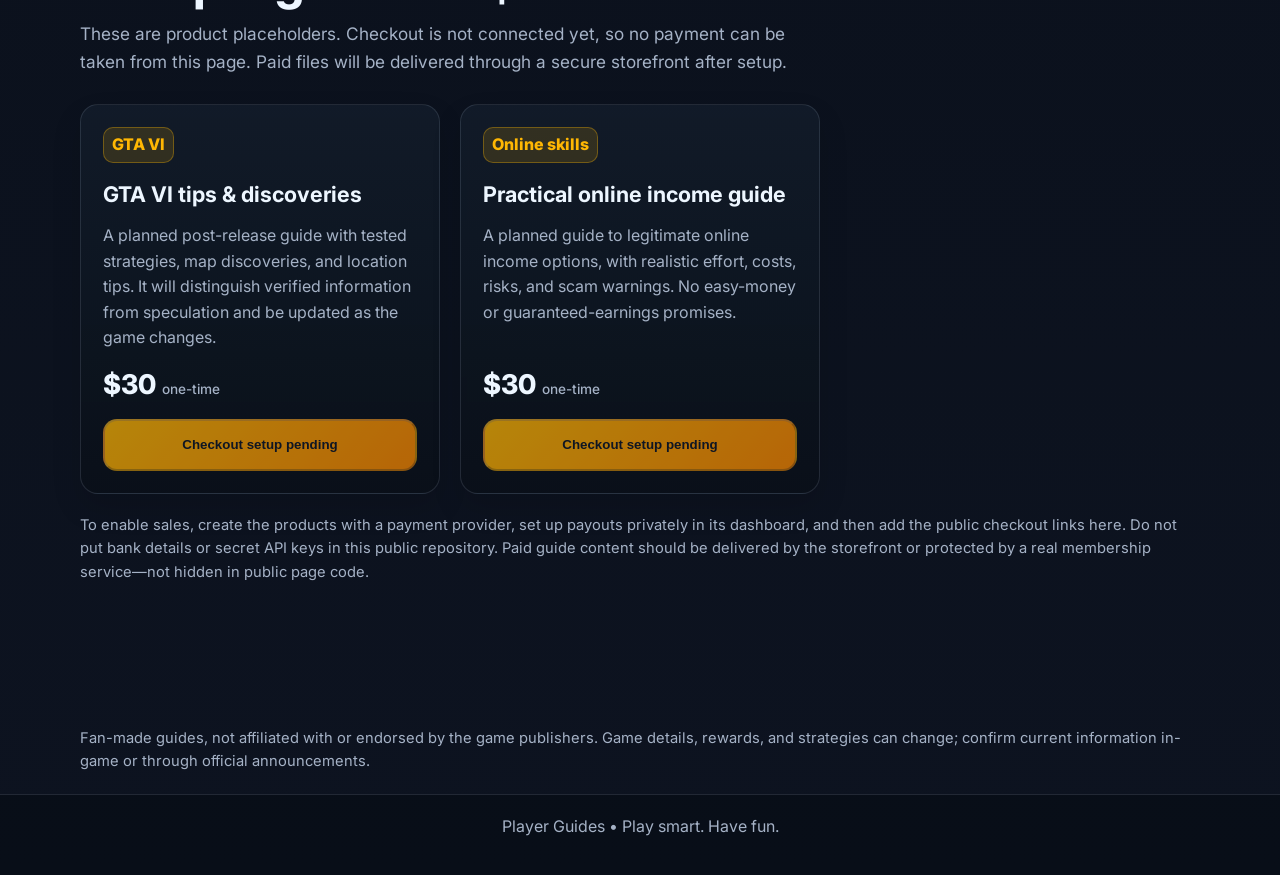
==== commit 493bb9d7: "Add free original game-inspired wallpaper gallery and downloads" ====
--- a/index.html
+++ b/index.html
@@ -3,7 +3,7 @@
 <head>
   <meta charset="UTF-8" />
   <meta name="viewport" content="width=device-width, initial-scale=1.0" />
-  <meta name="description" content="Game guides for Call of Duty, World of Warcraft, GTA V, and GTA VI." />
+  <meta name="description" content="Game guides and original free fan-made wallpapers for Call of Duty, World of Warcraft, GTA V, and GTA VI." />
   <title>Player Guides — Tips, Progression & Collectibles</title>
   <link rel="preconnect" href="https://fonts.googleapis.com" />
   <link rel="preconnect" href="https://fonts.gstatic.com" crossorigin />
@@ -13,7 +13,7 @@
 <body>
   <header class="site-header"><div class="container nav-wrap">
     <a class="brand" href="index.html"><span class="brand-mark">GG</span><span>Player Guides</span></a>
-    <nav class="main-nav" aria-label="Game guides"><a href="cod.html">Call of Duty</a><a href="wow.html">World of Warcraft</a><a href="gta5.html">GTA V</a><a href="gta6.html">GTA VI</a><a href="#premium">Premium guides</a></nav>
+    <nav class="main-nav" aria-label="Game guides"><a href="cod.html">Call of Duty</a><a href="wow.html">World of Warcraft</a><a href="gta5.html">GTA V</a><a href="gta6.html">GTA VI</a><a href="#wallpapers">Wallpapers</a><a href="#premium">Premium guides</a></nav>
   </div></header>
   <main id="top">
     <section class="hero section"><div class="container hero-grid">
@@ -30,7 +30,17 @@
         <article class="info-card"><span class="tag">GTA VI</span><h3>GTA VI: what is confirmed</h3><p>Officially revealed setting, characters, places, and sensible things to expect—kept separate from rumors.</p><p><a class="resource-link" href="gta6.html">Open the GTA VI guide →</a></p></article>
       </div>
     </div></section>
-    <section class="section accent-section" id="premium"><div class="container">
+    <section class="section accent-section" id="wallpapers"><div class="container">
+      <div class="section-heading"><p class="eyebrow">Free downloads</p><h2>Original game-inspired wallpapers</h2><p class="lead">Four original 1920×1080 abstract wallpapers, made for this site. They use no game screenshots, official logos, characters, or copied maps, and are free to download for personal wallpaper use.</p></div>
+      <div class="wallpaper-grid">
+        <article class="info-card wallpaper-card"><a class="wallpaper-preview" href="wallpapers/cod-inspired.svg" download aria-label="Download original military-inspired wallpaper"><img src="wallpapers/cod-inspired.svg" alt="Original abstract olive, charcoal, and orange tactical-style wallpaper" loading="lazy"></a><h3>Call of Duty-inspired</h3><p>Abstract olive and charcoal tactical pattern.</p><a class="btn btn-secondary wallpaper-download" href="wallpapers/cod-inspired.svg" download>Download wallpaper</a></article>
+        <article class="info-card wallpaper-card"><a class="wallpaper-preview" href="wallpapers/wow-inspired.svg" download aria-label="Download original fantasy-inspired wallpaper"><img src="wallpapers/wow-inspired.svg" alt="Original fantasy landscape with a glowing magical portal" loading="lazy"></a><h3>WoW-inspired</h3><p>Original fantasy mountains and a glowing portal.</p><a class="btn btn-secondary wallpaper-download" href="wallpapers/wow-inspired.svg" download>Download wallpaper</a></article>
+        <article class="info-card wallpaper-card"><a class="wallpaper-preview" href="wallpapers/gta5-inspired.svg" download aria-label="Download original Los Santos-inspired wallpaper"><img src="wallpapers/gta5-inspired.svg" alt="Original sunset city skyline with palms and a coastal road" loading="lazy"></a><h3>GTA V-inspired</h3><p>Sunset skyline, palms, and a coastal highway.</p><a class="btn btn-secondary wallpaper-download" href="wallpapers/gta5-inspired.svg" download>Download wallpaper</a></article>
+        <article class="info-card wallpaper-card"><a class="wallpaper-preview" href="wallpapers/gta6-inspired.svg" download aria-label="Download original neon tropical city wallpaper"><img src="wallpapers/gta6-inspired.svg" alt="Original neon tropical city skyline with pink and cyan lights" loading="lazy"></a><h3>GTA VI-inspired</h3><p>Neon colors over an original tropical city scene.</p><a class="btn btn-secondary wallpaper-download" href="wallpapers/gta6-inspired.svg" download>Download wallpaper</a></article>
+      </div>
+      <p class="guide-disclaimer">These are original fan-made illustrations, not official game artwork and not affiliated with or endorsed by Activision, Blizzard Entertainment, or Rockstar Games. You may download and use them as personal wallpapers. Game names are used only to describe the inspiration.</p>
+    </div></section>
+    <section class="section" id="premium"><div class="container">
       <div class="section-heading"><p class="eyebrow">Planned premium downloads</p><h2>In-depth guides — $30 each</h2><p class="lead">These are product placeholders. Checkout is not connected yet, so no payment can be taken from this page. Paid files will be delivered through a secure storefront after setup.</p></div>
       <div class="card-grid three-up">
         <article class="info-card premium-card"><span class="tag">GTA VI</span><h3>GTA VI tips & discoveries</h3><p>A planned post-release guide with tested strategies, map discoveries, and location tips. It will distinguish verified information from speculation and be updated as the game changes.</p><p class="product-price">$30 <span>one-time</span></p><button class="btn btn-primary" type="button" disabled aria-describedby="checkout-status">Checkout setup pending</button></article>
--- a/style.css
+++ b/style.css
@@ -1,4 +1,4 @@
-:root {
+ :root {
   --bg: #090d16;
   --bg-soft: #101827;
   --panel: rgba(17, 24, 39, 0.9);
@@ -13,506 +13,94 @@
   --shadow: rgba(0, 0, 0, 0.35);
 }
 
-* {
-  box-sizing: border-box;
-}
-
-html {
-  scroll-behavior: smooth;
-}
-
+* { box-sizing: border-box; }
+html { scroll-behavior: smooth; }
 body {
   margin: 0;
   font-family: "Inter", sans-serif;
-  background:
-    radial-gradient(circle at top, rgba(125, 211, 252, 0.12), transparent 30%),
-    linear-gradient(180deg, #050b13 0%, #0d1320 100%);
+  background: radial-gradient(circle at top, rgba(125, 211, 252, 0.12), transparent 30%), linear-gradient(180deg, #050b13 0%, #0d1320 100%);
   color: var(--text);
   line-height: 1.6;
 }
-
-a {
-  text-decoration: none;
-  color: inherit;
+a { text-decoration: none; color: inherit; }
+img { max-width: 100%; display: block; }
+.container { width: min(1120px, calc(100% - 32px)); margin: 0 auto; }
+.section { padding: 88px 0; }
+.site-header { position: sticky; top: 0; z-index: 99; background: rgba(7, 12, 21, 0.8); border-bottom: 1px solid var(--line); backdrop-filter: blur(10px); }
+.nav-wrap { min-height: 78px; display: flex; align-items: center; justify-content: space-between; gap: 20px; }
+.brand { display: inline-flex; align-items: center; gap: 12px; font-weight: 800; letter-spacing: 0.08em; text-transform: uppercase; color: var(--text); }
+.brand-mark { background: linear-gradient(135deg, var(--primary), #ff8a00); color: #111827; padding: 8px 10px; border-radius: 10px; box-shadow: 0 10px 30px rgba(255, 183, 3, 0.35); }
+.main-nav { display: flex; align-items: center; gap: 20px; color: var(--muted); flex-wrap: wrap; }
+.main-nav a { font-size: 0.92rem; transition: color 0.2s ease; }
+.main-nav a:hover { color: var(--text); }
+.hero-grid { display: grid; grid-template-columns: 1.2fr 0.8fr; gap: 32px; align-items: center; }
+.eyebrow { display: inline-block; margin: 0 0 16px; color: var(--primary); font-size: 0.8rem; font-weight: 800; letter-spacing: 0.12em; text-transform: uppercase; }
+h1, h2, h3, p { margin-top: 0; }
+h1 { font-size: clamp(2.8rem, 5vw, 5rem); line-height: 0.96; letter-spacing: -0.06em; margin-bottom: 18px; }
+.lead { max-width: 720px; color: var(--muted); font-size: 1.08rem; }
+.cta-row { display: flex; align-items: center; gap: 16px; flex-wrap: wrap; margin-top: 26px; }
+.btn { display: inline-flex; align-items: center; justify-content: center; min-height: 52px; padding: 0 22px; border-radius: 14px; font-weight: 700; transition: transform 0.2s ease, box-shadow 0.2s ease; }
+.btn:hover { transform: translateY(-1px); }
+.btn-primary { background: linear-gradient(135deg, var(--primary), #ff8a00); color: #101827; box-shadow: 0 12px 30px rgba(255, 183, 3, 0.28); }
+.btn-secondary { background: rgba(255, 255, 255, 0.02); border: 1px solid var(--line); color: var(--text); }
+.hero-stats { list-style: none; margin: 32px 0 0; padding: 0; display: grid; gap: 16px; }
+.hero-stats li { display: flex; align-items: flex-start; gap: 14px; padding: 14px 16px; border: 1px solid var(--line); border-radius: 16px; background: rgba(255, 255, 255, 0.02); }
+.hero-stats strong { color: var(--primary); font-size: 0.9rem; display: block; min-width: 105px; }
+.hero-stats span { color: var(--muted); }
+.hero-panel { display: flex; justify-content: center; }
+.panel-card { width: min(100%, 420px); padding: 26px 24px; border-radius: 22px; background: linear-gradient(180deg, rgba(21, 32, 48, 0.94), rgba(12, 19, 29, 0.98)); border: 1px solid var(--line); box-shadow: 0 24px 60px var(--shadow); }
+.panel-header { display: flex; align-items: center; gap: 10px; margin-bottom: 26px; color: var(--muted); font-weight: 600; }
+.status-dot { width: 10px; height: 10px; border-radius: 50%; background: var(--success); box-shadow: 0 0 20px rgba(122, 229, 130, 0.7); }
+.mini-metric { padding: 18px 0; border-bottom: 1px solid var(--line); }
+.mini-metric:last-child { border-bottom: none; }
+.mini-metric span { display: block; color: var(--muted); font-size: 0.82rem; margin-bottom: 6px; }
+.mini-metric strong { font-size: 1.2rem; }
+.section-heading { margin-bottom: 28px; }
+.section-heading h2 { font-size: clamp(2.1rem, 4vw, 3.2rem); line-height: 1.1; letter-spacing: -0.05em; margin: 0 0 12px; }
+.card-grid { display: grid; gap: 20px; }
+.three-up { grid-template-columns: repeat(3, minmax(0, 1fr)); }
+.info-card { background: linear-gradient(180deg, rgba(18, 28, 42, 0.9), rgba(10, 16, 25, 0.96)); border: 1px solid var(--line); border-radius: 18px; padding: 22px; box-shadow: 0 14px 30px rgba(0,0,0,0.12); }
+.tag { display: inline-flex; align-items: center; justify-content: center; min-width: 36px; min-height: 36px; padding: 0 8px; border-radius: 10px; background: rgba(255, 183, 3, 0.14); border: 1px solid rgba(255, 183, 3, 0.32); color: var(--primary); font-weight: 800; margin-bottom: 14px; }
+.info-card h3 { font-size: 1.35rem; margin-bottom: 12px; }
+.info-card p { margin: 0 0 12px; color: var(--muted); }
+.resource-link { color: var(--accent); font-weight: 700; }
+.accent-section { background: linear-gradient(180deg, rgba(11, 17, 27, 0.78), rgba(8, 13, 21, 0.96)); }
+.split-grid { display: grid; grid-template-columns: 1.15fr 0.85fr; gap: 20px; }
+.panel-box { background: rgba(255,255,255,0.02); border: 1px solid var(--line); border-radius: 18px; padding: 24px; }
+.panel-box h3 { margin-bottom: 18px; }
+.check-list { list-style: none; margin: 0; padding: 0; display: grid; gap: 14px; }
+.check-list li { position: relative; padding-left: 22px; color: var(--text); }
+.check-list li::before { content: ""; position: absolute; left: 0; top: 10px; width: 9px; height: 9px; border-radius: 50%; background: var(--success); box-shadow: 0 0 18px rgba(122, 229, 130, 0.7); }
+.muted-list li { color: var(--muted); }
+.table-wrap { overflow: auto; border-radius: 18px; border: 1px solid var(--line); background: rgba(255,255,255,0.02); }
+table { width: 100%; border-collapse: collapse; }
+th, td { padding: 18px; text-align: left; border-bottom: 1px solid var(--line); }
+th { font-size: 0.74rem; letter-spacing: 0.12em; text-transform: uppercase; color: var(--primary); background: rgba(255,255,255,0.02); }
+tbody tr:last-child td { border-bottom: none; }
+.check-grid { display: grid; grid-template-columns: 1fr 1fr; gap: 20px; }
+.check-box { background: rgba(255,255,255,0.02); border: 1px solid var(--line); border-radius: 18px; padding: 24px; }
+.task-list li { color: var(--text); display: flex; align-items: center; gap: 8px; }
+.dot { display: inline-block; width: 10px; height: 10px; border-radius: 50%; background: var(--primary); margin-right: 10px; vertical-align: middle; }
+.tracker { display: grid; gap: 14px; }
+.tracker-item { display: flex; align-items: center; gap: 12px; padding: 12px 14px; border-radius: 12px; background: rgba(255,255,255,0.02); border: 1px solid var(--line); }
+.tracker-item input { width: 18px; height: 18px; accent-color: var(--primary); }
+.guide-note, .guide-disclaimer { color: var(--muted); font-size: 0.92rem; }
+.guide-disclaimer { padding: 20px 0; }
+.premium-card { display: flex; flex-direction: column; align-items: flex-start; }
+.product-price { color: var(--text) !important; font-size: 1.7rem; font-weight: 800; margin-top: auto !important; }
+.product-price span { color: var(--muted); font-size: 0.85rem; font-weight: 500; }
+.premium-card button:disabled { width: 100%; cursor: not-allowed; opacity: 0.7; box-shadow: none; }
+.premium-card button:disabled:hover { transform: none; }
+.wallpaper-grid { display: grid; grid-template-columns: repeat(2, minmax(0, 1fr)); gap: 20px; }
+.wallpaper-card { display: flex; flex-direction: column; align-items: flex-start; }
+.wallpaper-preview { display: block; width: 100%; overflow: hidden; border: 1px solid var(--line); border-radius: 12px; margin-bottom: 18px; background: #101827; }
+.wallpaper-preview img { width: 100%; aspect-ratio: 16 / 9; object-fit: cover; transition: transform 0.25s ease; }
+.wallpaper-preview:hover img { transform: scale(1.025); }
+.wallpaper-download { margin-top: auto; }
+.site-footer { border-top: 1px solid var(--line); background: rgba(7, 12, 21, 0.7); }
+.footer-wrap { display: flex; justify-content: center; align-items: center; min-height: 80px; color: var(--muted); }
+@media (max-width: 840px) {
+  .hero-grid, .split-grid, .check-grid, .three-up, .wallpaper-grid { grid-template-columns: 1fr; }
+  .main-nav { display: none; }
+  .section { padding: 72px 0; }
 }
-
-img {
-  max-width: 100%;
-  display: block;
-}
-
-.container {
-  width: min(1120px, calc(100% - 32px));
-  margin: 0 auto;
-}
-
-.section {
-  padding: 88px 0;
-}
-
-.site-header {
-  position: sticky;
-  top: 0;
-  z-index: 99;
-  background: rgba(7, 12, 21, 0.8);
-  border-bottom: 1px solid var(--line);
-  backdrop-filter: blur(10px);
-}
-
-.nav-wrap {
-  min-height: 78px;
-  display: flex;
-  align-items: center;
-  justify-content: space-between;
-  gap: 20px;
-}
-
-.brand {
-  display: inline-flex;
-  align-items: center;
-  gap: 12px;
-  font-weight: 800;
-  letter-spacing: 0.08em;
-  text-transform: uppercase;
-  color: var(--text);
-}
-
-.brand-mark {
-  background: linear-gradient(135deg, var(--primary), #ff8a00);
-  color: #111827;
-  padding: 8px 10px;
-  border-radius: 10px;
-  box-shadow: 0 10px 30px rgba(255, 183, 3, 0.35);
-}
-
-.main-nav {
-  display: flex;
-  align-items: center;
-  gap: 20px;
-  color: var(--muted);
-  flex-wrap: wrap;
-}
-
-.main-nav a {
-  font-size: 0.92rem;
-  transition: color 0.2s ease;
-}
-
-.main-nav a:hover {
-  color: var(--text);
-}
-
-.hero-grid {
-  display: grid;
-  grid-template-columns: 1.2fr 0.8fr;
-  gap: 32px;
-  align-items: center;
-}
-
-.eyebrow {
-  display: inline-block;
-  margin: 0 0 16px;
-  color: var(--primary);
-  font-size: 0.8rem;
-  font-weight: 800;
-  letter-spacing: 0.12em;
-  text-transform: uppercase;
-}
-
-h1,
-h2,
-h3,
-p {
-  margin-top: 0;
-}
-
-h1 {
-  font-size: clamp(2.8rem, 5vw, 5rem);
-  line-height: 0.96;
-  letter-spacing: -0.06em;
-  margin-bottom: 18px;
-}
-
-.lead {
-  max-width: 620px;
-  color: var(--muted);
-  font-size: 1.08rem;
-}
-
-.cta-row {
-  display: flex;
-  align-items: center;
-  gap: 16px;
-  flex-wrap: wrap;
-  margin-top: 26px;
-}
-
-.btn {
-  display: inline-flex;
-  align-items: center;
-  justify-content: center;
-  min-height: 52px;
-  padding: 0 22px;
-  border-radius: 14px;
-  font-weight: 700;
-  transition: transform 0.2s ease, box-shadow 0.2s ease;
-}
-
-.btn:hover {
-  transform: translateY(-1px);
-}
-
-.btn-primary {
-  background: linear-gradient(135deg, var(--primary), #ff8a00);
-  color: #101827;
-  box-shadow: 0 12px 30px rgba(255, 183, 3, 0.28);
-}
-
-.btn-secondary {
-  background: rgba(255, 255, 255, 0.02);
-  border: 1px solid var(--line);
-  color: var(--text);
-}
-
-.hero-stats {
-  list-style: none;
-  margin: 32px 0 0;
-  padding: 0;
-  display: grid;
-  gap: 16px;
-}
-
-.hero-stats li {
-  display: flex;
-  align-items: flex-start;
-  gap: 14px;
-  padding: 14px 16px;
-  border: 1px solid var(--line);
-  border-radius: 16px;
-  background: rgba(255, 255, 255, 0.02);
-}
-
-.hero-stats strong {
-  color: var(--primary);
-  font-size: 0.9rem;
-  display: block;
-  min-width: 105px;
-}
-
-.hero-stats span {
-  color: var(--muted);
-}
-
-.hero-panel {
-  display: flex;
-  justify-content: center;
-}
-
-.panel-card {
-  width: min(100%, 420px);
-  padding: 26px 24px;
-  border-radius: 22px;
-  background: linear-gradient(180deg, rgba(21, 32, 48, 0.94), rgba(12, 19, 29, 0.98));
-  border: 1px solid var(--line);
-  box-shadow: 0 24px 60px var(--shadow);
-}
-
-.panel-header {
-  display: flex;
-  align-items: center;
-  gap: 10px;
-  margin-bottom: 26px;
-  color: var(--muted);
-  font-weight: 600;
-}
-
-.status-dot {
-  width: 10px;
-  height: 10px;
-  border-radius: 50%;
-  background: var(--success);
-  box-shadow: 0 0 20px rgba(122, 229, 130, 0.7);
-}
-
-.mini-metric {
-  padding: 18px 0;
-  border-bottom: 1px solid var(--line);
-}
-
-.mini-metric:last-child {
-  border-bottom: none;
-}
-
-.mini-metric span {
-  display: block;
-  color: var(--muted);
-  font-size: 0.82rem;
-  margin-bottom: 6px;
-}
-
-.mini-metric strong {
-  font-size: 1.2rem;
-}
-
-.section-heading {
-  margin-bottom: 28px;
-}
-
-.section-heading h2 {
-  font-size: clamp(2.1rem, 4vw, 3.2rem);
-  line-height: 1.1;
-  letter-spacing: -0.05em;
-  margin: 0;
-}
-
-.card-grid {
-  display: grid;
-  gap: 20px;
-}
-
-.three-up {
-  grid-template-columns: repeat(3, minmax(0, 1fr));
-}
-
-.info-card {
-  background: linear-gradient(180deg, rgba(18, 28, 42, 0.9), rgba(10, 16, 25, 0.96));
-  border: 1px solid var(--line);
-  border-radius: 18px;
-  padding: 22px;
-  box-shadow: 0 14px 30px rgba(0,0,0,0.12);
-}
-
-.tag {
-  display: inline-flex;
-  align-items: center;
-  justify-content: center;
-  width: 36px;
-  height: 36px;
-  border-radius: 10px;
-  background: rgba(255, 183, 3, 0.14);
-  border: 1px solid rgba(255, 183, 3, 0.32);
-  color: var(--primary);
-  font-weight: 800;
-  margin-bottom: 14px;
-}
-
-.info-card h3 {
-  font-size: 1.35rem;
-  margin-bottom: 12px;
-}
-
-.info-card p {
-  margin: 0 0 12px;
-  color: var(--muted);
-}
-
-.resource-link {
-  color: var(--accent);
-  font-weight: 700;
-}
-
-.accent-section {
-  background: linear-gradient(180deg, rgba(11, 17, 27, 0.78), rgba(8, 13, 21, 0.96));
-}
-
-.split-grid {
-  display: grid;
-  grid-template-columns: 1.15fr 0.85fr;
-  gap: 20px;
-}
-
-.panel-box {
-  background: rgba(255,255,255,0.02);
-  border: 1px solid var(--line);
-  border-radius: 18px;
-  padding: 24px;
-}
-
-.panel-box h3 {
-  margin-bottom: 18px;
-}
-
-.check-list {
-  list-style: none;
-  margin: 0;
-  padding: 0;
-  display: grid;
-  gap: 14px;
-}
-
-.check-list li {
-  position: relative;
-  padding-left: 22px;
-  color: var(--text);
-}
-
-.check-list li::before {
-  content: "";
-  position: absolute;
-  left: 0;
-  top: 10px;
-  width: 9px;
-  height: 9px;
-  border-radius: 50%;
-  background: var(--success);
-  box-shadow: 0 0 18px rgba(122, 229, 130, 0.7);
-}
-
-.muted-list li {
-  color: var(--muted);
-}
-
-.table-wrap {
-  overflow: auto;
-  border-radius: 18px;
-  border: 1px solid var(--line);
-  background: rgba(255,255,255,0.02);
-}
-
-table {
-  width: 100%;
-  border-collapse: collapse;
-}
-
-th,
-td {
-  padding: 18px;
-  text-align: left;
-  border-bottom: 1px solid var(--line);
-}
-
-th {
-  font-size: 0.74rem;
-  letter-spacing: 0.12em;
-  text-transform: uppercase;
-  color: var(--primary);
-  background: rgba(255,255,255,0.02);
-}
-
-tbody tr:last-child td {
-  border-bottom: none;
-}
-
-.check-grid {
-  display: grid;
-  grid-template-columns: 1fr 1fr;
-  gap: 20px;
-}
-
-.check-box {
-  background: rgba(255,255,255,0.02);
-  border: 1px solid var(--line);
-  border-radius: 18px;
-  padding: 24px;
-}
-
-.task-list li {
-  color: var(--text);
-}
-
-.dot {
-  display: inline-block;
-  width: 10px;
-  height: 10px;
-  border-radius: 50%;
-  background: var(--primary);
-  margin-right: 10px;
-  vertical-align: middle;
-}
-
-.task-list li {
-  display: flex;
-  align-items: center;
-  gap: 8px;
-}
-
-.tracker {
-  display: grid;
-  gap: 14px;
-}
-
-.tracker-item {
-  display: flex;
-  align-items: center;
-  gap: 12px;
-  padding: 12px 14px;
-  border-radius: 12px;
-  background: rgba(255,255,255,0.02);
-  border: 1px solid var(--line);
-}
-
-.tracker-item input {
-  width: 18px;
-  height: 18px;
-  accent-color: var(--primary);
-}
-
-.guide-note,
-.guide-disclaimer {
-  color: var(--muted);
-  font-size: 0.92rem;
-}
-
-.guide-disclaimer {
-  padding: 20px 0;
-}
-
-.premium-card {
-  display: flex;
-  flex-direction: column;
-  align-items: flex-start;
-}
-
-.product-price {
-  color: var(--text) !important;
-  font-size: 1.7rem;
-  font-weight: 800;
-  margin-top: auto !important;
-}
-
-.product-price span {
-  color: var(--muted);
-  font-size: 0.85rem;
-  font-weight: 500;
-}
-
-.premium-card button:disabled {
-  width: 100%;
-  cursor: not-allowed;
-  opacity: 0.7;
-  box-shadow: none;
-}
-
-.premium-card button:disabled:hover {
-  transform: none;
-}
-
-.site-footer {
-  border-top: 1px solid var(--line);
-  background: rgba(7, 12, 21, 0.7);
-}
-
-.footer-wrap {
-  display: flex;
-  justify-content: center;
-  align-items: center;
-  min-height: 80px;
-  color: var(--muted);
-}
-
-@media (max-width: 840px) {
-  .hero-grid,
-  .split-grid,
-  .check-grid,
-  .three-up {
-    grid-template-columns: 1fr;
-  }
-
-  .main-nav {
-    display: none;
-  }
-
-  .section {
-    padding: 72px 0;
-  }
-}
